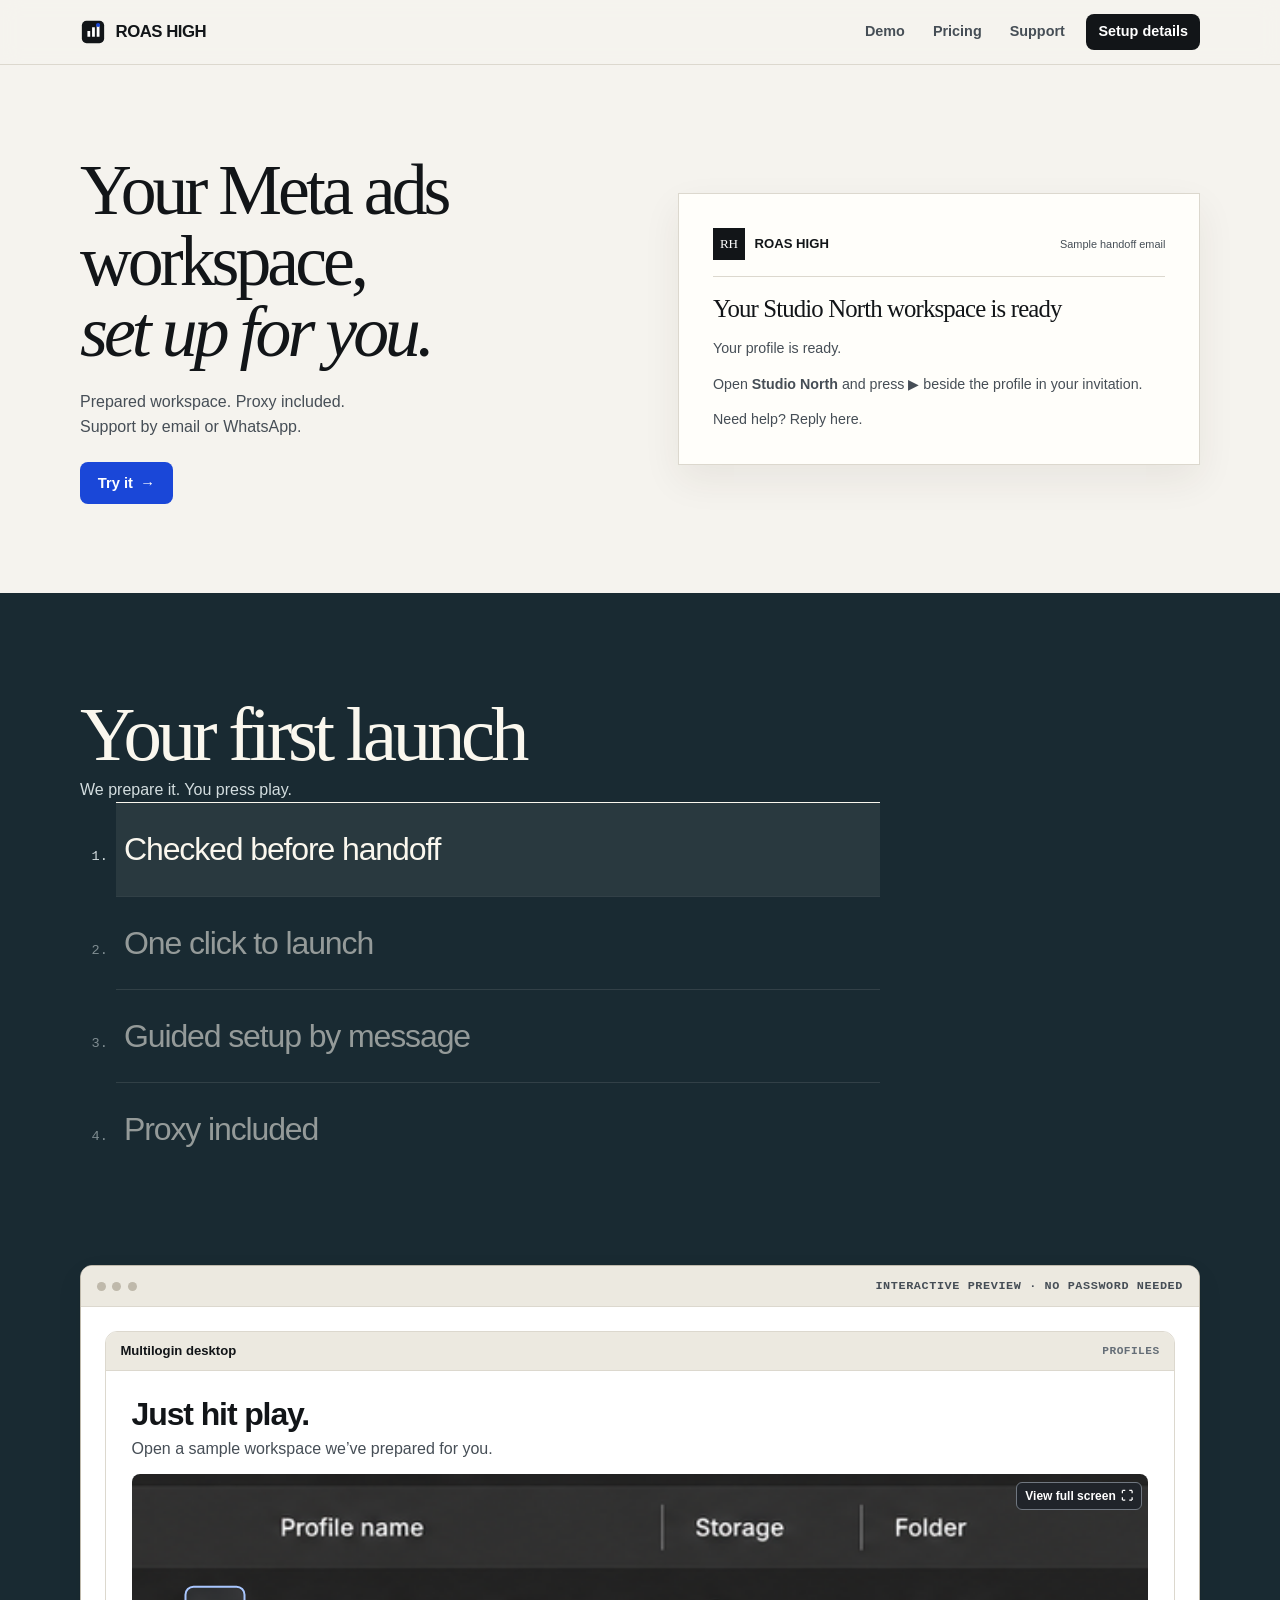
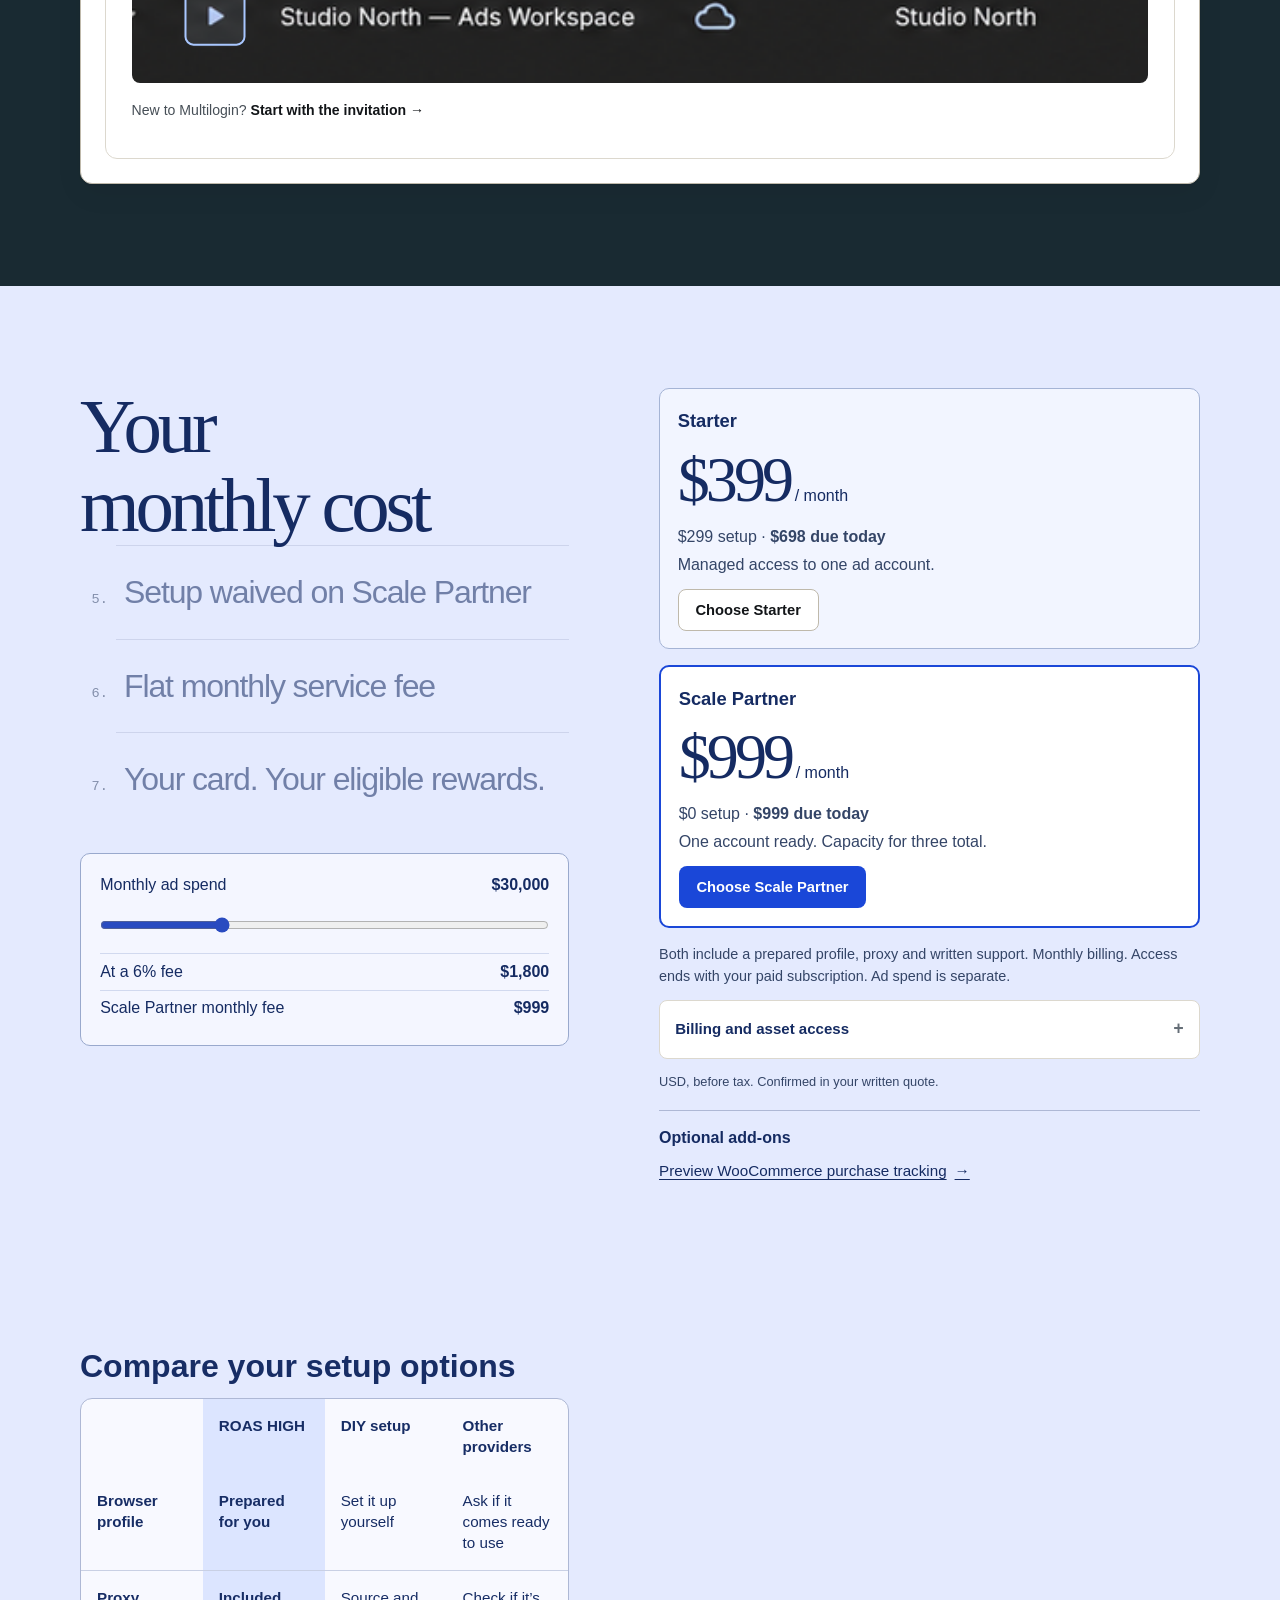
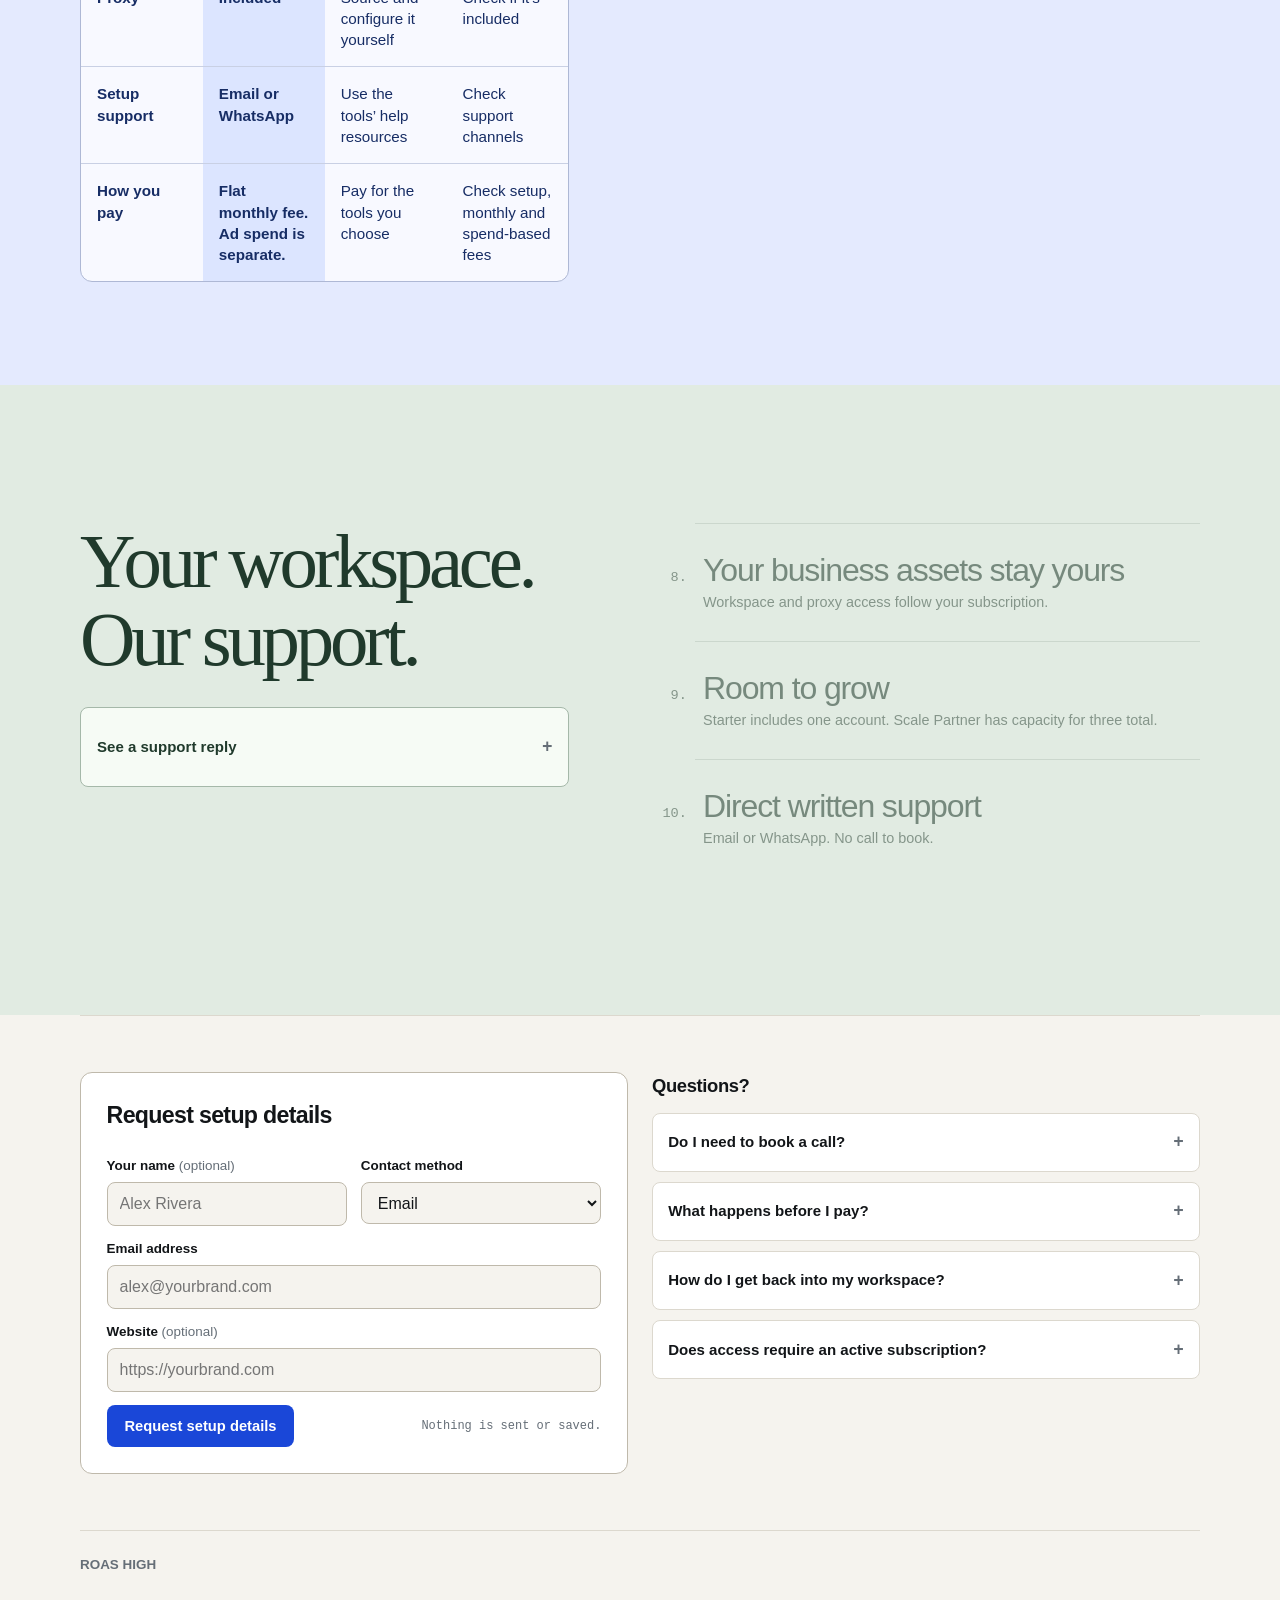
==== index.html @ 19d4bfb7 "Simplify the workspace launch and move purchase tracking beside the plans" ====
<!DOCTYPE html>
<html lang="en">
<head>
<meta charset="utf-8">
<meta name="viewport" content="width=device-width,initial-scale=1">
<meta name="description" content="Explore ROAS HIGH ad infrastructure and request setup details by email or WhatsApp.">
<title>ROAS HIGH — Managed Meta Ads Workspace</title>
<link rel="stylesheet" href="styles.css?v=workspace-launch">
</head>
<body>
<a class="skip" href="#main">Skip to content</a>

<header class="site-header">
  <nav class="nav wrap" aria-label="Main navigation">
    <a class="logo" href="#" aria-label="ROAS HIGH home">
      <svg viewBox="0 0 28 28" fill="none" aria-hidden="true">
        <rect x="2" y="2" width="24" height="24" rx="5" fill="#121518"/>
        <path d="M8 19V13h3v6M13 19V9h3v10M18 19V6h3v13" fill="#ffffff"/>
        <circle cx="19.5" cy="6.5" r="2.2" fill="#1a47d8"/>
      </svg>
      ROAS HIGH
    </a>
    <div class="navlinks">
      <a href="#demo">Demo</a>
      <a href="#plans">Pricing</a>
      <a href="#how">Support</a>
      <a class="navcta" href="#request">Setup details</a>
    </div>
  </nav>
</header>

<main id="main">
  <section class="hero wrap" aria-labelledby="offer-title">
    <div class="hero-copy">
      <h1 id="offer-title">Your Meta ads workspace, <em>set up for you.</em></h1>
      <p class="offer-intro">Prepared workspace. Proxy included. Support by email or WhatsApp.</p>
      <a class="btn" href="#demo">Try it <span aria-hidden="true">→</span></a>
    </div>
    <article class="handoff-preview" aria-label="Sample handoff email">
      <header><span class="sender-mark" aria-hidden="true">RH</span><strong>ROAS HIGH</strong><small>Sample handoff email</small></header>
      <div id="handoff-email" class="mail-letter">
        <h4>Your Studio North workspace is ready</h4>
        <p>Your profile is ready.</p>
        <p>Open <strong>Studio North</strong> and press ▶ beside the profile in your invitation.</p>
        <p>Need help? Reply here.</p>
      </div>
    </article>
  </section>

  <section class="reasons" id="reasons" aria-labelledby="reasons-title">
    <h2 id="reasons-title" class="stage-reader-title">10 reasons to choose ROAS HIGH</h2>
    <section class="reason-group">
      <div class="stage-lead"><h3>Your first launch</h3>
        <p>We prepare it. You press play.</p>
        <ol class="buy-reasons" aria-label="Reasons 1 through 4">
          <li><strong>Checked before handoff</strong></li>
          <li><strong>One click to launch</strong></li>
          <li><strong>Guided setup by message</strong></li>
          <li><strong>Proxy included</strong></li>
        </ol></div>
      <section class="inline-demo" id="demo" aria-label="Interactive workspace preview">
    <div class="stage">
      <div class="stage-bar">
        <div class="stage-dots" aria-hidden="true"><i></i><i></i><i></i></div>
        <span class="stage-title">Interactive preview · No password needed</span>
      </div>
      <div class="stage-body">
        <div id="guided">
          <div class="tour-position" id="tour-position"></div>

          <section class="launch-card" data-screen="inbox" hidden>
            <div class="browser-preview" aria-label="Sample browser window">
              <div class="browser-tab"><span>Gmail · Inbox</span><small>Preview</small></div>
              <div class="browser-address"><span aria-hidden="true">←</span><span>mail.google.com</span></div>
            </div>
            <div class="launch-content">
              <h3 tabindex="-1">Open your invitation</h3>
              <p>Click the Multilogin email.</p>
              <div class="gmail-capture">
                <img src="assets/gmail-invitation-view.png" width="1370" height="308" alt="Gmail inbox showing the Multilogin Workspace invitation email beneath the search bar">
                <button type="button" class="gmail-invite-hit" data-next="join" aria-label="Open Multilogin workspace invitation"><span class="click-coach" aria-hidden="true">Open email <b>↓</b></span></button>
              </div>
            </div>
          </section>

          <section class="launch-card" data-screen="join" hidden>
            <div class="sim-bar"><span>Inbox</span><small>Invitation email</small></div>
            <div class="email-reader">
              <div class="email-app-bar"><span class="email-gmail"><img src="assets/gmail-logo.png" width="109" height="40" alt="Gmail"></span><span class="email-search">⌕ <span>Search mail</span></span></div>
              <div class="email-toolbar" aria-hidden="true"><span>←</span><span>▣</span><span>◇</span><span>♧</span><span>✉</span><span>⋮</span></div>
              <div class="email-message">
                <div class="email-subject"><h3 tabindex="-1">Workspace invitation</h3><span>Inbox</span></div>
                <div class="email-sender"><span class="email-avatar" aria-hidden="true">M</span><div><strong>Multilogin</strong> <span class="email-address">&lt;noreply@multilogin.com&gt;</span><small>to you ▾</small></div><span class="email-star" aria-hidden="true">☆</span></div>
                <div class="email-body">
                  <p>Hi!</p>
                  <p><a href="mailto:support@roashigh.com">Support@Roashigh.com</a> invited you to join a Multilogin workspace.</p>
                  <div class="email-join-area"><span class="email-next-hint">Click Join to continue ↓</span><button type="button" class="email-join-button" data-next="signup" aria-label="Join workspace">Join</button></div>
                  <p>Once you're in, use your account icon in the top-right corner to switch workspaces. You can also set a default workspace in <strong>Account settings.</strong></p>
                  <div class="email-workspace-example" aria-label="Example workspace menu"><div class="email-example-top">● ⌄</div><div>you@example.com</div><div class="email-example-selected">Support@Roashigh.com</div><div class="email-example-signout">Sign out</div></div>
                  <p class="email-support">Need a hand? Check our <a href="https://multilogin.com/help" target="_blank" rel="noopener noreferrer" aria-label="Open Multilogin help center">help center</a> or email us at <a href="mailto:support@multilogin.com" aria-label="Email Multilogin support">support@multilogin.com</a>.</p>
                </div>
              </div>
            </div>
          </section>

          <section class="launch-card" data-screen="signup" hidden>
            <div class="sim-bar"><span>Multilogin</span><small>Sign-up preview</small></div>
            <div class="launch-content">
              <h3 tabindex="-1">New to Multilogin? Create your account.</h3>
              <p>Your invitation email becomes your username. Set a password, repeat it, then click Create to join the workspace.</p>
              <p class="signup-demo-note">Interactive preview · Use the sample password below.</p>
              <div class="signup-preview">
                <h4>Sign up to join workspace</h4>
                <div class="signup-email-note">Email <strong>you@example.com</strong> will be your username</div>
                <div class="signup-field"><span>Password</span><div id="signup-password">Enter password <span aria-hidden="true">◉</span></div></div>
                <div class="signup-field"><span>Repeat password</span><div id="signup-repeat">Enter password <span aria-hidden="true">◉</span></div></div>
                <button type="button" class="signup-sample" id="try-sample-signup">Fill sample password ↓</button>
                <label class="signup-terms"><input type="checkbox" id="signup-terms"> <span>I accept Multilogin Terms of Service <small>(demo only)</small></span></label>
                <p id="signup-status" role="status"></p>
                <button type="button" class="signup-create" id="signup-create" data-next="verify" disabled>Create</button>
                <button type="button" class="signup-existing" data-next="signin">Already have an account? Sign in</button>
              </div>
            </div>
          </section>

          <section class="launch-card" data-screen="verify" hidden>
            <div class="sim-bar"><span>Multilogin</span><small>Email verification</small></div>
            <div class="launch-content">
              <h3 tabindex="-1">Verify your email.</h3>
              <p>Enter the verification code sent to your invitation email. Once verified, you’ll choose the app for your computer.</p>
              <div class="verification-preview"><span>Sample verification code</span><strong>1 2 3 4 5 6</strong><small>Demo only · No email is sent.</small><button type="button" class="btn" data-next="downloadapp">Preview verification →</button></div>
            </div>
          </section>
          <section class="launch-card" data-screen="downloadapp" hidden>
            <div class="sim-bar"><span>Multilogin</span><small>Download app</small></div>
            <div class="launch-content">
              <h3 tabindex="-1">Download Multilogin for your computer.</h3>
              <p>Choose Windows, macOS or Linux. Then install the app and sign in with the account you just created.</p>
              <img class="signup-download-screen" src="assets/signup-download-app.png" width="1540" height="1114" alt="Actual Multilogin Download app screen after email verification, with Windows, macOS and Linux download options">
              <p class="signup-demo-note">Choose your computer to preview the next step. This demo won’t download anything.</p>
              <div class="download-os-choices"><button type="button" class="btn" data-next="appinstalled">Windows →</button><button type="button" class="btn" data-next="appinstalled">macOS →</button><button type="button" class="btn" data-next="appinstalled">Linux →</button></div>
              <p style="margin-top:18px;font-size:14px"><a href="https://multilogin.com/help/install-and-set-up-multilogin-desktop-app/" target="_blank" rel="noopener noreferrer">Need help installing? Open Multilogin’s official guide ↗</a></p>
            </div>
          </section>
          <section class="launch-card" data-screen="appinstalled" hidden>
            <div class="sim-bar"><span>Multilogin desktop</span><small>Desktop sign-in preview</small></div>
            <div class="launch-content">
              <h3 tabindex="-1">Open the app and sign in.</h3>
              <p>Use the email and password you just created. Next, choose your ROAS HIGH workspace from the account menu.</p>
              <div class="desktop-login-preview" aria-label="Multilogin desktop sign-in preview with sample details">
                <h4>Sign in</h4>
                <div class="desktop-login-field"><span>Email</span><div>you@example.com</div></div>
                <div class="desktop-login-field"><span>Password</span><div class="desktop-password">•••••••••••• <span aria-hidden="true">◉</span></div></div>
                <label class="desktop-remember"><input type="checkbox" checked> Remember me</label>
                <p class="desktop-login-note">Sample details · Use your newly created account in the actual app.</p>
                <span class="desktop-next-hint">Click Continue ↓</span>
                <button type="button" class="desktop-login-continue" data-next="select">Continue</button>
              </div>
            </div>
          </section>

          <section class="launch-card" data-screen="signin" hidden>
            <div class="sim-bar"><span>Multilogin</span><small>Sign-in preview</small></div>
            <div class="launch-content">
              <h3 tabindex="-1">Sign in to your workspace</h3>
              <p>Tap Try sample login to fill the preview, then Continue.</p>
              <button type="button" class="btn sample-login-trigger" id="try-sample-login">Try sample login</button>
              <p id="sample-login-status" class="sample-login-status" role="status"></p>
              <div class="signin-capture" aria-label="Multilogin sign-in screenshot with sample email">
                <img src="assets/signin-top.png" width="900" height="370" alt="Sign in. Invitation accepted. Sign in to access the new workspace.">
                <div class="sample-email" id="sample-login-email" aria-label="Sample email">Sample email</div>
                <div class="signin-bottom">
                  <img src="assets/signin-bottom.png" width="900" height="496" alt="Password field, Remember me, Forgot password, and Continue button shown in the screenshot">
                  <div class="sample-password" id="sample-login-password" aria-label="Sample password filled" hidden>••••••••••••</div>
                  <button type="button" class="signin-continue" data-next="select" aria-label="Continue to workspace"><span class="click-coach" aria-hidden="true">Continue <b>↓</b></span></button>
                </div>
              </div>
            </div>
          </section>

          <section class="launch-card" data-screen="select" hidden>
            <div class="sim-bar"><span>Multilogin · Workspace</span><small>Preview</small></div>
            <div class="launch-content">
              <h3 tabindex="-1">Open your ROAS HIGH workspace</h3>
              <p>Tap M ▾ to open the account menu. Then choose Support@Roashigh.com.</p>
              <div class="workspace-screenshot-scroll" aria-label="Multilogin toolbar preview" tabindex="0">
                <div class="workspace-screenshot" id="workspace-screenshot">
                  <img id="workspace-toolbar-image" src="assets/workspace-toolbar-closed.png" width="2880" height="600" alt="Multilogin dashboard with the M account menu at the top right">
                  <button type="button" class="real-avatar-hit" id="open-workspace-menu" aria-label="Open account menu" aria-expanded="false"><span class="click-coach" aria-hidden="true">Account menu ↑</span></button>
                  <button type="button" class="real-workspace-hit" id="select-real-workspace" data-next="setup" aria-label="Select ROAS HIGH workspace" hidden><span class="click-coach" aria-hidden="true">Choose workspace ↑</span></button>
                </div>
              </div>
              <small class="workspace-pan-hint">Swipe across the screenshot to explore the toolbar.</small>
            </div>
          </section>

          <section class="launch-card" data-screen="setup" hidden>
            <div class="sim-bar"><span>One-time computer setup</span><small>Interactive preview</small></div>
            <div class="launch-content">
              <h3 tabindex="-1">We’ll help you get connected.</h3>
              <p>We’ll guide you through installing Multilogin and connecting your workspace by email or WhatsApp.</p>
              <div class="setup-shot">
                <img src="assets/setup-download.png" width="1240" height="1230" alt="Multilogin setup prompt with the recommended desktop application download and Get help link">
                <button type="button" class="setup-download-hit" data-next="installed" aria-label="Preview the desktop installation step"><span class="click-coach" aria-hidden="true">Desktop download <b>↓</b></span></button>
                <button type="button" class="setup-help-hit" data-next="help" aria-label="Preview Multilogin help"></button>
              </div>
              <button type="button" class="btn-subtle" data-next="workspace">Already installed? Open your profile →</button>
            </div>
          </section>
          <section class="launch-card" data-screen="installed" hidden>
            <div class="sim-bar"><span>One-time computer setup</span><small>Preview</small></div>
            <div class="launch-content">
              <h3 tabindex="-1">Install once. Then press play.</h3>
              <p>In your actual setup, download the desktop app for your computer, install it, and sign in with the account that accepted the invitation. We’ll guide you if you get stuck.</p>
              <button type="button" class="btn" data-next="workspace">Preview the prepared profile →</button>
            </div>
          </section>
          <section class="launch-card" data-screen="help" hidden>
            <div class="sim-bar"><span>Multilogin Help Center</span><small>Support preview</small></div>
            <div class="launch-content">
              <h3 tabindex="-1">App troubleshooting is a click away.</h3>
              <p>Multilogin’s help page includes a chat option. ROAS HIGH can help with your invitation, assigned profile and first launch.</p>
              <img src="assets/setup-help-chat.png" alt="Multilogin agent connection help article with its Chat now option">
              <div class="scene-actions"><a class="btn" href="https://multilogin.com/help/agent-connection-issue/" target="_blank" rel="noopener noreferrer">Open Multilogin help</a><button type="button" class="btn-ghost" data-next="setup">Back to setup</button></div>
            </div>
          </section>

          <section class="launch-card" data-screen="browser-tab" hidden>
            <div class="sim-bar"><span>Multilogin desktop</span><small>Choose Browser</small></div>
            <div class="launch-content">
              <h3 tabindex="-1">Switch to Browser.</h3>
              <p>Multilogin starts on Mobile. Click <strong>Browser</strong> at the top left to see your browser profiles and folders.</p>
              <div class="folder-overview-scroll browser-tab-preview" tabindex="0" aria-label="Preview of Multilogin with Mobile selected">
                <div class="folder-overview-image">
                  <img src="assets/multilogin-approved-name.png" width="1610" height="978" alt="Multilogin desktop navigation">
                  <div class="mobile-folders-mask" aria-hidden="true"></div>
                  <div class="mobile-profile-mask" aria-hidden="true"></div>
                  <div class="browser-switch-tabs"><span>Mobile</span><button type="button" data-next="folder" aria-label="Switch to Browser"><span class="click-coach" aria-hidden="true">Click Browser ↓</span>Browser</button></div>
                </div>
              </div>
            </div>
          </section>

          <section class="launch-card" data-screen="folder" hidden>
            <div class="sim-bar"><span>Multilogin desktop</span><small>Browser profiles</small></div>
            <div class="launch-content">
              <h3 tabindex="-1">Your workspace is ready.</h3>
              <p>Open <strong>Studio North</strong> to find your prepared profile.</p>
              <div class="folder-overview-scroll" tabindex="0" aria-label="Multilogin app with Browser already selected">
                <div class="folder-overview-image">
                  <img src="assets/multilogin-approved-name.png" width="2840" height="1724" alt="Multilogin desktop with Browser selected and Studio North in the left sidebar">
                  <button type="button" class="folder-open-hit" data-next="workspace" aria-label="Open Studio North folder"><span class="click-coach" aria-hidden="true">Open your folder ↓</span></button>
                </div>
              </div>
            </div>
          </section>

          <section class="launch-card" data-screen="workspace">
            <div class="sim-bar"><span>Multilogin desktop</span><small>Profiles</small></div>
            <div class="launch-content">
              <h3 tabindex="-1">Just hit play.</h3>
              <p>Open a sample workspace we’ve prepared for you.</p>
              <div class="profile-capture">
                <div class="profile-source-crop"><img src="assets/multilogin-approved-name.png" width="1610" height="978" alt="Multilogin profile list showing Studio North — Ads Workspace in the Studio North folder"></div>
                <button type="button" class="profile-play" aria-label="Play: open the Studio North sample workspace" data-next="facebook"></button>
                <button type="button" class="full-app-trigger" id="view-full-app" aria-haspopup="dialog" aria-controls="full-app-dialog"><span>View full screen <b aria-hidden="true">⛶</b></span></button>
              </div>
              <button type="button" class="invitation-path" id="new-path">New to Multilogin? <strong>Start with the invitation <span aria-hidden="true">→</span></strong></button>
            </div>
          </section>

          <section class="launch-card launch-result" data-screen="facebook" hidden>
            <div class="launch-content">
              <h3 tabindex="-1">Sample workspace</h3>
              <p>You’ve finished the Studio North launch preview.</p>
              <a class="btn" href="#request">Get setup details</a>
            </div>
          </section>
          <div class="guide-foot" id="guide-foot" hidden><button type="button" class="btn-subtle" id="previous">← Back</button></div>
        </div>
      </div>
    </div>
  </section>
    </section>
    <section class="reason-group">
      <div class="stage-lead"><h3>Your monthly cost</h3>
        <ol class="buy-reasons" start="5" aria-label="Reasons 5 through 7">
          <li><strong>Setup waived on Scale Partner</strong></li>
          <li><strong>Flat monthly service fee</strong></li>
          <li><strong>Your card. Your eligible rewards.</strong></li>
        </ol>
        <div class="spend-compare"><label for="compare-spend">Monthly ad spend <output id="spend-value" for="compare-spend">$30,000</output></label>
          <input id="compare-spend" type="range" min="5000" max="100000" step="1000" value="30000">
          <div><span>At a 6% fee</span><b id="percent-cost">$1,800</b></div>
          <div><span>Scale Partner monthly fee</span><b>$999</b></div>
        </div></div>
      <div class="managed-plans" id="plans" aria-label="Managed access plans">
        <article class="access-plan">
          <h4>Starter</h4><p class="rate"><strong>$399</strong> / month</p>
          <p>$299 setup · <strong>$698 due today</strong></p>
          <p>Managed access to one ad account.</p>
          <button type="button" class="btn-ghost" data-plan="Starter">Choose Starter</button>
        </article>
        <article class="access-plan scale-plan">
          <h4>Scale Partner</h4><p class="rate"><strong>$999</strong> / month</p>
          <p>$0 setup · <strong>$999 due today</strong></p>
          <p>One account ready. Capacity for three total.</p>
          <button type="button" class="btn" data-plan="Scale Partner">Choose Scale Partner</button>
        </article>
        <p class="access-terms">Both include a prepared profile, proxy and written support. Monthly billing. Access ends with your paid subscription. Ad spend is separate.</p>
        <details class="access-details"><summary>Billing and asset access</summary><p>Monthly fees recur at the plan rate. Setup is charged once on Starter and waived on Scale Partner. The subscription provides managed access. Customer-owned business assets remain yours; continued use of our workspace and proxy requires an active subscription. Your written agreement identifies asset ownership, permissions and cancellation terms.</p></details>
        <small>USD, before tax. Confirmed in your written quote.</small>
        <section class="plan-add-ons" aria-labelledby="add-ons-title">
          <h4 id="add-ons-title">Optional add-ons</h4>
          <a class="purchase-preview-link" href="purchase-tracking/">Preview WooCommerce purchase tracking <span aria-hidden="true">→</span></a>
        </section>
      </div>
      <div class="setup-comparison">
        <table>
          <caption>Compare your setup options</caption>
          <thead><tr><td></td><th scope="col">ROAS HIGH</th><th scope="col">DIY setup</th><th scope="col">Other providers</th></tr></thead>
          <tbody>
            <tr><th scope="row">Browser profile</th><td>Prepared for you</td><td>Set it up yourself</td><td>Ask if it comes ready to use</td></tr>
            <tr><th scope="row">Proxy</th><td>Included</td><td>Source and configure it yourself</td><td>Check if it’s included</td></tr>
            <tr><th scope="row">Setup support</th><td>Email or WhatsApp</td><td>Use the tools’ help resources</td><td>Check support channels</td></tr>
            <tr><th scope="row">How you pay</th><td>Flat monthly fee. Ad spend is separate.</td><td>Pay for the tools you choose</td><td>Check setup, monthly and spend-based fees</td></tr>
          </tbody>
        </table>
      </div>
    </section>
    <section class="reason-group">
      <div class="stage-lead"><h3>Your workspace. Our support.</h3>
        <details class="stage-message"><summary>See a support reply</summary>
          <p><strong>You</strong>Which profile do I open?</p><p><strong>ROAS HIGH</strong>Open the Studio North folder. Press ▶ beside the profile named in your handoff email.</p></details></div>
      <ol class="buy-reasons" start="8" aria-label="Reasons 8 through 10">
        <li><strong>Your business assets stay yours</strong><span>Workspace and proxy access follow your subscription.</span></li>
        <li><strong>Room to grow</strong><span>Starter includes one account. Scale Partner has capacity for three total.</span></li>
        <li><strong>Direct written support</strong><span>Email or WhatsApp. No call to book.</span></li>
      </ol>
    </section>
  </section>

  <section class="section wrap" id="request">
    <div class="two-col">
      <div class="form-card">
        <div class="sec-head" style="margin-bottom:1.1rem">
          <h2>Request setup details</h2>
        </div>
        <form id="setup-form" method="dialog">
          <div class="plan-chip" id="selected-plan" hidden>
            <span id="selected-plan-text"></span>
            <button type="button" id="clear-plan" aria-label="Clear selected plan">×</button>
          </div>
          <div class="form-grid">
            <div class="field">
              <label for="name">Your name <span>(optional)</span></label>
              <input id="name" name="name" autocomplete="name" placeholder="Alex Rivera">
            </div>
            <div class="field">
              <label for="channel">Contact method</label>
              <select id="channel" name="channel">
                <option value="Email">Email</option>
                <option value="WhatsApp">WhatsApp</option>
              </select>
            </div>
          </div>
          <div class="field">
            <label for="contact" id="contact-label">Email address</label>
            <input id="contact" name="contact" type="email" required autocomplete="email" placeholder="alex@yourbrand.com">
          </div>
          <div class="field">
            <label for="website">Website <span>(optional)</span></label>
            <input id="website" name="website" type="url" placeholder="https://yourbrand.com">
          </div>
          <input id="plan" name="plan" type="hidden" value="Help me choose">
          <div class="form-foot">
            <button class="btn" type="submit">Request setup details</button>
            <p class="micro-sim">Nothing is sent or saved.</p>
          </div>
          <div class="form-result" id="result" role="status" hidden></div>
        </form>
      </div>

      <div class="faq-col" id="how">
        <h3>Questions?</h3>
        <div class="stack">
          <details>
            <summary>Do I need to book a call?</summary>
            <p>No. Quotes, setup steps, and ongoing support happen in writing over email or WhatsApp.</p>
          </details>
          <details>
            <summary>What happens before I pay?</summary>
            <p>You should receive confirmation of availability, pricing, billing, setup timing, and access conditions in writing before making a payment.</p>
          </details>
          <details>
            <summary>How do I get back into my workspace?</summary>
            <p>Open Multilogin, find the profile named in your handoff email, and press Start. Meta may ask you to sign in again or verify your access.</p>
          </details>
          <details>
            <summary>Does access require an active subscription?</summary>
            <p>Yes. Your plan pays for ongoing managed workspace access, proxy service and written support. Access ends when your paid subscription period ends. Customer-owned business assets remain yours under your written agreement.</p>
          </details>
        </div>
      </div>
    </div>
  </section>
</main>

<footer class="site-footer wrap">
  <strong>ROAS HIGH</strong>
</footer>

<dialog class="full-app-dialog" id="full-app-dialog" aria-labelledby="full-app-title">
  <div class="full-app-heading"><div><h2 id="full-app-title">Where to find Play</h2><p>Look beside Studio North — Ads Workspace in the Studio North folder.</p></div><button type="button" id="close-full-app" aria-label="Close full app screen">Close ×</button></div>
  <div class="full-app-image"><img src="assets/multilogin-approved-name.png" width="2840" height="1724" alt="Full Multilogin desktop screenshot showing the navigation toolbar, Studio North folder, and Studio North — Ads Workspace profile"><span class="full-app-play-highlight" aria-label="Play button beside Studio North — Ads Workspace"><span>Play ↓</span></span></div>
  <p class="full-app-footer">Original app screenshot · Close this view to try the highlighted Play button in the demo.</p>
</dialog>
<script src="demo.js?v=workspace-launch" defer></script>
</body>
</html>
---- styles.css ----
:root{
  --bg:#f5f3ee;
  --surface:#ffffff;
  --surface-2:#ece9e0;
  --surface-3:#e3dfd4;
  --ink:#121518;
  --ink-2:#464e56;
  --ink-3:#656e77;
  --line:#dcd8ce;
  --line-strong:#bfb9ab;
  --accent:#1a47d8;
  --accent-hover:#1236aa;
  --accent-soft:#e8eeff;
  --ok:#0f6b47;
  --ok-soft:#e4f5ec;
  --warn:#925200;
  --warn-soft:#fef3dc;
  --radius:12px;
  --radius-sm:8px;
  --shadow:0 1px 2px rgba(18,21,24,.05),0 10px 28px rgba(18,21,24,.06);
  --shadow-lg:0 24px 64px rgba(18,21,24,.22);
  --font:-apple-system,BlinkMacSystemFont,"Segoe UI",Inter,Helvetica,Arial,sans-serif;
  --mono:ui-monospace,SFMono-Regular,Menlo,Consolas,monospace;
  --max:1120px;
}
*,*::before,*::after{box-sizing:border-box}
[hidden]{display:none!important}
html{scroll-behavior:smooth;background:var(--bg);color:var(--ink);font-family:var(--font);line-height:1.5;-webkit-text-size-adjust:100%}
@media(prefers-reduced-motion:reduce){html{scroll-behavior:auto}*,*::before,*::after{animation-duration:.001ms!important;transition-duration:.001ms!important}}
body{margin:0;min-height:100vh}
img{max-width:100%;display:block}
button,input,select{font:inherit;color:inherit}
a{color:inherit}
:focus-visible{outline:2.5px solid var(--accent);outline-offset:2px}
.skip{position:absolute;left:-9999px;top:0;background:var(--ink);color:#fff;padding:.75rem 1rem;z-index:100;font-weight:600;border-radius:0 0 var(--radius-sm) 0}
.skip:focus{left:0}
.wrap{width:min(var(--max),calc(100% - 2rem));margin-inline:auto}

/* Header */
.site-header{position:sticky;top:0;z-index:20;background:rgba(245,243,238,.92);backdrop-filter:blur(10px);border-bottom:1px solid var(--line)}
.nav{display:flex;align-items:center;justify-content:space-between;gap:1rem;min-height:64px}
.logo{display:inline-flex;align-items:center;gap:.6rem;text-decoration:none;font-weight:800;letter-spacing:-.03em;font-size:1.05rem;white-space:nowrap}
.logo svg{width:26px;height:26px;flex:none}
.navlinks{display:flex;align-items:center;gap:.25rem}
.navlinks a{text-decoration:none;font-size:.9rem;font-weight:550;color:var(--ink-2);padding:.45rem .75rem;border-radius:var(--radius-sm);transition:background .15s,color .15s}
.navlinks a:hover{background:var(--surface-2);color:var(--ink)}
.navlinks .navcta{background:var(--ink);color:#fff;margin-left:.35rem}
.navlinks .navcta:hover{background:#2a3036;color:#fff}

/* Buttons */
.btn,.btn-ghost,.btn-subtle{display:inline-flex;align-items:center;justify-content:center;gap:.45rem;min-height:42px;padding:.55rem 1.05rem;border-radius:var(--radius-sm);font-weight:600;font-size:.92rem;text-decoration:none;cursor:pointer;border:1px solid transparent;transition:background .15s,border-color .15s,color .15s,transform .1s}
.btn{background:var(--accent);color:#fff}
.btn:hover{background:var(--accent-hover)}
.btn:active{transform:translateY(1px)}
.btn-ghost{background:var(--surface);color:var(--ink);border-color:var(--line-strong)}
.btn-ghost:hover{background:var(--surface-2);border-color:var(--ink)}
.btn-subtle{background:transparent;color:var(--ink-2);padding-inline:.65rem;min-height:36px;font-size:.86rem}
.btn-subtle:hover{background:var(--surface-2);color:var(--ink)}
button:disabled{opacity:.45;cursor:not-allowed}

/* Hero + Interactive Stage */
.hero{display:grid;grid-template-columns:minmax(0,1fr) minmax(0,1fr);align-items:center;gap:clamp(2rem,6vw,5rem);padding:clamp(3rem,7vw,6.5rem) 0}
.hero-copy{display:grid;justify-items:start;gap:1.4rem}
h1{margin:0;font:normal clamp(3.25rem,5.6vw,5rem)/.99 Georgia,serif;letter-spacing:-.055em;max-width:14ch;text-wrap:balance}
h1 em{font-weight:normal}
.handoff-preview{background:#fffefa;border:1px solid var(--line);padding:clamp(1.2rem,3vw,2.1rem);box-shadow:0 15px 36px rgba(55,46,28,.07)}
.handoff-preview header{display:flex;align-items:center;gap:.6rem;padding-bottom:1rem;border-bottom:1px solid var(--line);font-size:.82rem}
.sender-mark{display:grid;place-items:center;width:2rem;height:2rem;background:var(--ink);color:white;font-family:Georgia,serif}
.handoff-preview small{margin-left:auto;color:var(--ink-2)}
.handoff-preview .mail-letter{border:0;background:transparent;padding:1.15rem 0 0}
.handoff-preview .mail-letter h4{font:normal 1.55rem/1.15 Georgia,serif;letter-spacing:-.035em}
.handoff-preview .mail-letter li{margin-bottom:.45rem}
.handoff-preview .mail-letter p:last-child{margin-bottom:0}
#demo,#plans,#how,#request{scroll-margin-top:65px}
@media(max-width:760px){.hero{grid-template-columns:1fr}.hero-copy{gap:1rem}}
.sim-pill{display:inline-flex;align-items:center;gap:.45rem;font-family:var(--mono);font-size:.74rem;font-weight:600;letter-spacing:.04em;text-transform:uppercase;color:var(--ink-2);background:var(--surface);border:1px solid var(--line);padding:.35rem .65rem;border-radius:999px}
.sim-pill::before{content:"";width:7px;height:7px;border-radius:50%;background:var(--ok)}

.stage{background:var(--surface);border:1px solid var(--line-strong);border-radius:var(--radius);box-shadow:var(--shadow);overflow:hidden}
.stage-bar{display:flex;align-items:center;justify-content:space-between;gap:1rem;padding:.7rem 1rem;background:var(--surface-2);border-bottom:1px solid var(--line);font-size:.8rem}
.stage-dots{display:flex;align-items:center;gap:.4rem}
.stage-dots i{width:9px;height:9px;border-radius:50%;background:var(--line-strong);display:block}
.stage-title{font-family:var(--mono);font-size:.74rem;letter-spacing:.05em;text-transform:uppercase;color:var(--ink-2);font-weight:600}
.stage-body{padding:1.5rem}

/* Path chooser */
.paths-grid{display:grid;grid-template-columns:repeat(2,minmax(0,1fr));gap:1rem;margin-top:1rem}
.paths-head{display:flex;align-items:baseline;justify-content:space-between;gap:1rem;flex-wrap:wrap}
.paths-head h2{margin:0;font-size:1.35rem;letter-spacing:-.025em}
.path-card{display:flex;flex-direction:column;align-items:flex-start;text-align:left;gap:.55rem;padding:1.35rem;background:var(--bg);border:1.5px solid var(--line-strong);border-radius:var(--radius);cursor:pointer;transition:border-color .15s,background .15s,box-shadow .15s;width:100%}
.path-card:hover{border-color:var(--accent);background:var(--surface);box-shadow:0 6px 20px rgba(26,71,216,.08)}
.path-tag{font-family:var(--mono);font-size:.72rem;font-weight:700;text-transform:uppercase;letter-spacing:.05em;color:var(--accent);background:var(--accent-soft);padding:.2rem .5rem;border-radius:4px}
.path-card strong{font-size:1.12rem;letter-spacing:-.02em;color:var(--ink)}
.path-card .path-go{margin-top:.35rem;font-size:.88rem;font-weight:650;color:var(--accent);display:inline-flex;align-items:center;gap:.35rem}

/* Guided walkthrough */
.guide-top{display:flex;align-items:center;justify-content:space-between;gap:.75rem;flex-wrap:wrap;margin-bottom:.85rem}
.stages-nav{display:flex;gap:.35rem;overflow-x:auto;padding-bottom:.2rem;scrollbar-width:thin}
.stages-nav button{flex:none;background:var(--bg);border:1px solid var(--line);border-radius:999px;padding:.35rem .72rem;font-size:.8rem;font-weight:600;color:var(--ink-2);cursor:pointer;white-space:nowrap;min-height:34px}
.stages-nav button:hover{border-color:var(--ink-2);color:var(--ink)}
.stages-nav button[aria-current="step"]{background:var(--ink);color:#fff;border-color:var(--ink)}
.guide-progress{width:100%;height:5px;appearance:none;border:none;border-radius:999px;overflow:hidden;background:var(--surface-2);display:block;margin-bottom:1.25rem}
.guide-progress::-webkit-progress-bar{background:var(--surface-2)}
.guide-progress::-webkit-progress-value{background:var(--accent)}
.guide-progress::-moz-progress-bar{background:var(--accent)}

.scene-grid{display:grid;grid-template-columns:minmax(0,1fr) minmax(0,1.25fr);gap:1.5rem;align-items:start}
.scene-grid.single{grid-template-columns:1fr;max-width:660px}
.scene-meta{font-family:var(--mono);font-size:.74rem;font-weight:700;text-transform:uppercase;letter-spacing:.05em;color:var(--accent);margin-bottom:.35rem}
.scene-info h3{margin:0 0 .5rem;font-size:1.35rem;letter-spacing:-.025em;line-height:1.2}
.scene-info p{margin:0 0 .85rem;color:var(--ink-2);font-size:.94rem}
.expect-box{background:var(--bg);border-left:3px solid var(--ok);padding:.65rem .85rem;border-radius:0 var(--radius-sm) var(--radius-sm) 0;font-size:.87rem;color:var(--ink-2);margin:.85rem 0}
.expect-box b{color:var(--ink);display:block;font-size:.78rem;text-transform:uppercase;letter-spacing:.04em;margin-bottom:.15rem}
.scene-actions{display:flex;align-items:center;gap:.65rem;flex-wrap:wrap;margin-top:1rem}
.guide-foot{display:flex;align-items:center;justify-content:space-between;gap:1rem;margin-top:1.25rem;padding-top:1rem;border-top:1px solid var(--line)}

/* Simulated UI Frames */
.sim-frame{background:var(--bg);border:1px solid var(--line-strong);border-radius:var(--radius);overflow:hidden}
.sim-bar{display:flex;align-items:center;justify-content:space-between;gap:.75rem;padding:.55rem .9rem;background:var(--surface-2);border-bottom:1px solid var(--line);font-size:.82rem;font-weight:650}
.sim-bar small{font-family:var(--mono);font-size:.7rem;text-transform:uppercase;letter-spacing:.04em;color:var(--ink-3);font-weight:600}
.sim-path{padding:.4rem .9rem;background:var(--surface);border-bottom:1px solid var(--line);font-family:var(--mono);font-size:.75rem;color:var(--ink-2)}
.sim-pad{padding:1rem}

/* Mail UI */
.mail-row{width:100%;display:grid;grid-template-columns:auto 1fr auto;gap:.75rem;align-items:center;text-align:left;padding:.9rem;background:var(--surface);border:1.5px solid var(--accent);border-radius:var(--radius-sm);cursor:pointer;transition:background .15s}
.mail-row:hover{background:var(--accent-soft)}
.unread-dot{width:9px;height:9px;border-radius:50%;background:var(--accent);flex:none}
.mail-row b{display:block;font-size:.82rem;color:var(--ink-2)}
.mail-row strong{display:block;font-size:.96rem;color:var(--ink)}
.mail-row span{display:block;font-size:.84rem;color:var(--ink-2)}
.mail-open-cue{font-size:.8rem;font-weight:700;color:var(--accent);white-space:nowrap}
.mail-letter{background:var(--surface);border:1px solid var(--line);border-radius:var(--radius-sm);padding:1rem}
.mail-from{display:flex;align-items:center;gap:.65rem;padding-bottom:.75rem;margin-bottom:.75rem;border-bottom:1px solid var(--line)}
.mail-avatar{width:32px;height:32px;border-radius:8px;background:var(--ink);color:#fff;display:grid;place-items:center;font-weight:800;font-size:.85rem;flex:none}
.mail-from strong{display:block;font-size:.88rem}
.mail-from small{color:var(--ink-3);font-size:.78rem}
.mail-letter h4{margin:0 0 .5rem;font-size:1rem}
.mail-letter p,.mail-letter li{font-size:.89rem;color:var(--ink-2)}
.mail-letter ol{margin:.5rem 0 .85rem;padding-left:1.2rem}
.mail-letter li{margin-bottom:.35rem}

/* Agent status & reference shots */
.agent-card{background:var(--surface);border:1px solid var(--line);border-radius:var(--radius-sm);padding:1rem;display:flex;flex-direction:column;gap:.85rem}
.agent-head{display:flex;align-items:center;justify-content:space-between;gap:.75rem;flex-wrap:wrap}
.status-badge{display:inline-flex;align-items:center;gap:.4rem;font-family:var(--mono);font-size:.74rem;font-weight:700;padding:.25rem .6rem;border-radius:999px;text-transform:uppercase;letter-spacing:.04em}
.status-badge.off{background:var(--warn-soft);color:var(--warn)}
.status-badge.on{background:var(--ok-soft);color:var(--ok)}
.agent-confirm{background:var(--ok-soft);border:1px solid #b5e2cc;color:var(--ok);padding:.75rem .9rem;border-radius:var(--radius-sm);font-size:.88rem;font-weight:550}
.ref-figure{margin:.85rem 0 0;background:var(--surface);border:1px solid var(--line);border-radius:var(--radius-sm);overflow:hidden}
.ref-figure img{width:100%;max-height:220px;object-fit:cover;object-position:top;background:var(--surface-2)}
.ref-figure figcaption{display:flex;align-items:center;justify-content:space-between;gap:.5rem;padding:.5rem .75rem;font-size:.78rem;color:var(--ink-2);border-top:1px solid var(--line)}

/* Profile practice */
.search-field{display:block;margin-bottom:.85rem}
.search-field span{display:block;font-size:.78rem;font-weight:650;color:var(--ink-2);margin-bottom:.3rem}
.search-field input{width:100%;padding:.55rem .75rem;border:1px solid var(--line-strong);border-radius:var(--radius-sm);background:var(--surface);min-height:40px}
.profile-row{display:flex;align-items:center;justify-content:space-between;gap:.75rem;padding:.8rem .9rem;background:var(--surface);border:1px solid var(--line-strong);border-radius:var(--radius-sm);flex-wrap:wrap}
.profile-row b{display:block;font-size:.95rem}
.profile-row small{color:var(--ok);font-size:.8rem;font-weight:600}
.empty-msg{font-size:.88rem;color:var(--ink-2);padding:.75rem;background:var(--surface);border:1px dashed var(--line-strong);border-radius:var(--radius-sm);margin:0}

/* Account options & tables */
.acct-list{display:grid;gap:.55rem;margin-top:.75rem}
.acct-opt{display:flex;align-items:center;justify-content:space-between;width:100%;text-align:left;padding:.75rem .9rem;background:var(--surface);border:1px solid var(--line-strong);border-radius:var(--radius-sm);font-weight:600;font-size:.9rem;cursor:pointer}
.acct-opt:hover{border-color:var(--accent);background:var(--accent-soft)}
.acct-box{background:var(--surface);border:1px solid var(--line);border-radius:var(--radius-sm);padding:1rem}
.acct-box b{display:block;margin-bottom:.35rem}
.acct-box p{margin:0 0 .85rem;font-size:.89rem;color:var(--ink-2)}
.acct-btns{display:flex;gap:.55rem;flex-wrap:wrap}

.data-table{width:100%;border-collapse:collapse;background:var(--surface);border:1px solid var(--line);border-radius:var(--radius-sm);overflow:hidden;font-size:.88rem;font-variant-numeric:tabular-nums}
.data-table caption{text-align:left;font-size:.78rem;font-family:var(--mono);color:var(--ink-3);padding:.5rem .75rem;background:var(--surface-2);border-bottom:1px solid var(--line)}
.data-table th,.data-table td{padding:.65rem .75rem;text-align:left;border-bottom:1px solid var(--line)}
.data-table th{font-size:.75rem;text-transform:uppercase;letter-spacing:.05em;color:var(--ink-3);background:var(--bg);font-weight:700}
.data-table tr:last-child td{border-bottom:none}
.pill-status{display:inline-block;padding:.15rem .5rem;border-radius:999px;font-size:.75rem;font-weight:650}
.pill-draft{background:var(--surface-2);color:var(--ink-2)}
.pill-paused{background:var(--warn-soft);color:var(--warn)}

/* Sections */
.section{padding:3.5rem 0;border-top:1px solid var(--line)}
.sec-head{display:flex;align-items:baseline;justify-content:space-between;gap:1.5rem;margin-bottom:1.75rem;flex-wrap:wrap}
.sec-head h2{margin:0;font-size:clamp(1.5rem,2.8vw,2.1rem);letter-spacing:-.035em}
.sec-head p{margin:0;color:var(--ink-2);max-width:48ch;font-size:.94rem}

/* Plans */
.flagship{background:var(--surface);border-top:2px solid var(--ink);padding:clamp(1.2rem,3vw,2.5rem)}
.flagship header{padding-bottom:1.25rem;border-bottom:1px solid var(--line)}
.flagship h2{margin:0;font-size:clamp(1.85rem,3vw,2.6rem);letter-spacing:-.045em;line-height:1.1}
.flagship header p,.other-plan p{margin:.35rem 0 0;color:var(--ink-2)}
.flagship-body{display:grid;grid-template-columns:minmax(0,.85fr) minmax(0,1.15fr);gap:clamp(1.5rem,5vw,5rem);padding-top:1.4rem}
.flagship-price{display:grid;align-content:start;justify-items:start;gap:.8rem}
.plan-price{display:flex;align-items:baseline;gap:.55rem}
.plan-price strong{font-size:clamp(2.8rem,5vw,4rem);line-height:1;letter-spacing:-.055em}
.plan-price span{color:var(--ink-2);font-weight:600}
.plan-monthly{font-size:1.24rem;font-weight:600;color:var(--ink)}
.plan-signup{margin:0;padding:.75rem .9rem;background:var(--bg);border-radius:var(--radius-sm);font-size:.9rem}
.other-plan{display:flex;align-items:center;justify-content:space-between;gap:1.5rem;margin-top:1rem;padding:1.1rem 1.4rem;border:1px solid var(--line);border-radius:var(--radius)}
.other-plan h3{margin:0;font-size:1.05rem}
.other-plan p{font-size:.88rem}
.other-plan button{flex-shrink:0}
.compare-wrap{margin-top:1.5rem;background:var(--surface);border:1px solid var(--line);border-radius:var(--radius);overflow-x:auto}
.draft-note{margin:1rem 0 0;font-size:.84rem;color:var(--ink-2);line-height:1.55}

.offer-intro{max-width:36ch;margin:0;color:var(--ink-2);line-height:1.55}
.plan-scope{margin:0;display:grid;gap:1rem}
.plan-scope dt{font-weight:700}
.plan-scope dd{margin:.2rem 0 0;color:var(--ink-2);font-size:.94rem}
.handoff-example{margin-top:1rem}
.handoff-example .mail-letter{max-width:66ch;padding:.25rem .25rem .75rem}
@media(max-width:700px){.flagship-body{grid-template-columns:1fr}.other-plan{align-items:flex-start;flex-direction:column;gap:.7rem}}

/* How & Support */
.two-col{display:grid;grid-template-columns:minmax(0,1fr) minmax(0,1fr);gap:1.5rem;align-items:start}
.stack{display:grid;gap:.65rem}
details{background:var(--surface);border:1px solid var(--line);border-radius:var(--radius-sm);padding:.1rem .95rem}
details[open]{border-color:var(--line-strong)}
summary{padding:.85rem 0;font-weight:650;font-size:.94rem;cursor:pointer;list-style:none;display:flex;align-items:center;justify-content:space-between;gap:.75rem}
summary::-webkit-details-marker{display:none}
summary::after{content:"+";font-family:var(--mono);font-size:1.1rem;color:var(--ink-3);flex:none}
details[open] summary::after{content:"−";color:var(--ink)}
details > *:not(summary){margin:0 0 .9rem;font-size:.9rem;color:var(--ink-2)}
details ol{padding-left:1.25rem}
details li{margin-bottom:.35rem}
.chat-line{display:grid;grid-template-columns:72px 1fr;gap:.5rem;padding:.55rem .7rem;border-radius:6px;background:var(--bg);margin-bottom:.5rem!important}
.chat-line b{font-size:.78rem;text-transform:uppercase;letter-spacing:.04em;color:var(--ink)}
.chat-line.sup{background:var(--accent-soft)}
.chat-line.sup b{color:var(--accent)}

/* Request form */
.form-card{background:var(--surface);border:1px solid var(--line-strong);border-radius:var(--radius);padding:1.6rem}
.form-card h2{margin:0 0 .35rem;font-size:1.45rem;letter-spacing:-.03em}
.form-grid{display:grid;grid-template-columns:repeat(2,minmax(0,1fr));gap:.85rem}
.field{display:flex;flex-direction:column;gap:.35rem;margin-bottom:.85rem}
.field label{font-size:.84rem;font-weight:650;color:var(--ink)}
.field label span{font-weight:400;color:var(--ink-3)}
.field input,.field select{min-height:42px;padding:.55rem .75rem;border:1px solid var(--line-strong);border-radius:var(--radius-sm);background:var(--bg)}
.field input:focus,.field select:focus{background:var(--surface)}
.plan-chip{display:inline-flex;align-items:center;gap:.5rem;background:var(--accent-soft);color:var(--accent);padding:.35rem .65rem;border-radius:999px;font-size:.82rem;font-weight:650;margin-bottom:.85rem}
.plan-chip button{background:none;border:none;color:inherit;cursor:pointer;font-weight:800;padding:0 .2rem;line-height:1}
.form-foot{display:flex;align-items:center;justify-content:space-between;gap:1rem;flex-wrap:wrap;margin-top:.35rem}
.micro-sim{font-family:var(--mono);font-size:.75rem;color:var(--ink-3);margin:0}
.form-result{margin-top:1rem;padding:.85rem 1rem;background:var(--ok-soft);border:1px solid #b5e2cc;color:var(--ok);border-radius:var(--radius-sm);font-size:.9rem;font-weight:600}
.faq-col h3{margin:0 0 .85rem;font-size:1.15rem;letter-spacing:-.02em}

/* Footer */
.site-footer{border-top:1px solid var(--line);padding:1.5rem 0 2.25rem;display:flex;align-items:center;justify-content:space-between;gap:1rem;flex-wrap:wrap;font-size:.84rem;color:var(--ink-3)}

/* Workspace Explorer Dialog */
dialog{border:none;padding:0;background:transparent;max-width:none;max-height:none}
dialog::backdrop{background:rgba(18,21,24,.62);backdrop-filter:blur(3px)}
#explorer{width:min(1040px,calc(100vw - 1.5rem));max-height:calc(100vh - 2rem);border-radius:var(--radius);background:var(--surface);box-shadow:var(--shadow-lg);border:1px solid var(--line-strong);overflow:hidden}
#explorer[open]{display:flex;flex-direction:column}
.lab-header{display:flex;align-items:center;justify-content:space-between;gap:1rem;padding:.85rem 1.15rem;background:var(--ink);color:#fff}
.lab-header small{display:block;font-family:var(--mono);font-size:.7rem;letter-spacing:.06em;color:#b8c0c8}
.lab-header h2{margin:.1rem 0 0;font-size:1.05rem;letter-spacing:-.02em}
.lab-close{background:rgba(255,255,255,.12);color:#fff;border:1px solid rgba(255,255,255,.22);border-radius:var(--radius-sm);padding:.4rem .8rem;font-weight:600;font-size:.85rem;cursor:pointer;min-height:36px}
.lab-close:hover{background:rgba(255,255,255,.22)}

.coach-bar{display:flex;align-items:center;justify-content:space-between;gap:.85rem;padding:.7rem 1.15rem;background:var(--accent-soft);border-bottom:1px solid #c7d6ff;flex-wrap:wrap}
.coach-bar.detour{background:var(--warn-soft);border-bottom-color:#efd19b}
.coach-bar.done{background:var(--ok-soft);border-bottom-color:#b5e2cc}
.coach-bar.free{background:var(--surface-2);border-bottom-color:var(--line)}
.coach-copy small{display:block;font-family:var(--mono);font-size:.7rem;font-weight:700;letter-spacing:.05em;text-transform:uppercase;color:var(--accent)}
.coach-bar.detour .coach-copy small{color:var(--warn)}
.coach-bar.done .coach-copy small{color:var(--ok)}
.coach-bar.free .coach-copy small{color:var(--ink-3)}
.coach-copy strong{font-size:.93rem;color:var(--ink)}
.coach-actions{display:flex;align-items:center;gap:.5rem;flex-wrap:wrap}

.lab-shell{display:grid;grid-template-columns:220px minmax(0,1fr);flex:1;min-height:420px;overflow:auto}
.lab-nav{background:var(--bg);border-right:1px solid var(--line);padding:.85rem;display:flex;flex-direction:column;gap:.35rem}
.lab-nav-label{font-family:var(--mono);font-size:.7rem;text-transform:uppercase;letter-spacing:.05em;color:var(--ink-3);padding:.25rem .5rem .4rem;font-weight:700}
.lab-nav button{width:100%;text-align:left;padding:.6rem .75rem;border-radius:var(--radius-sm);border:1px solid transparent;background:transparent;font-weight:600;font-size:.88rem;color:var(--ink-2);cursor:pointer;min-height:40px}
.lab-nav button:hover{background:var(--surface-2);color:var(--ink)}
.lab-nav button[aria-pressed="true"]{background:var(--surface);color:var(--ink);border-color:var(--line-strong);box-shadow:0 1px 2px rgba(0,0,0,.04)}
.lab-pane{padding:1.25rem;overflow:auto}
.lab-kicker{font-family:var(--mono);font-size:.72rem;text-transform:uppercase;letter-spacing:.05em;color:var(--ink-3);display:block;margin-bottom:.2rem}
.lab-pane h3{margin:0 0 .85rem;font-size:1.25rem;letter-spacing:-.025em}
.lab-pane p{margin:0 0 .85rem;font-size:.9rem;color:var(--ink-2)}
.lab-record{display:flex;align-items:center;justify-content:space-between;gap:1rem;padding:1rem;background:var(--bg);border:1px solid var(--line-strong);border-radius:var(--radius-sm);flex-wrap:wrap;margin-top:.75rem}
.lab-record small{display:block;font-family:var(--mono);font-size:.7rem;color:var(--ink-3);letter-spacing:.04em}
.lab-record h4{margin:.15rem 0;font-size:1.05rem}
.lab-record span{font-size:.84rem;color:var(--ok);font-weight:600}

.browser-mock{border:1.5px solid var(--ink);border-radius:var(--radius);overflow:hidden;background:var(--surface);box-shadow:var(--shadow)}
.browser-bar{display:flex;align-items:center;gap:.65rem;padding:.55rem .85rem;background:var(--surface-2);border-bottom:1px solid var(--line);font-family:var(--mono);font-size:.75rem;color:var(--ink-2)}
.browser-url{flex:1;background:var(--surface);border:1px solid var(--line);border-radius:5px;padding:.25rem .6rem;color:var(--ink)}
.browser-body{padding:1rem}
.lab-tiles{display:grid;grid-template-columns:repeat(2,minmax(0,1fr));gap:.85rem}
.tile-btn{display:flex;flex-direction:column;align-items:flex-start;gap:.3rem;padding:1rem;background:var(--bg);border:1px solid var(--line-strong);border-radius:var(--radius-sm);cursor:pointer;text-align:left;font-weight:700}
.tile-btn:hover{border-color:var(--accent);background:var(--accent-soft)}
.tile-btn small{font-weight:500;color:var(--ink-2);font-size:.82rem}

.lab-tabs{display:flex;gap:.45rem;flex-wrap:wrap;margin-bottom:.85rem}
.lab-tabs button{padding:.45rem .85rem;border-radius:var(--radius-sm);border:1px solid var(--line-strong);background:var(--bg);font-weight:600;font-size:.85rem;cursor:pointer;min-height:38px}
.lab-tabs button[aria-pressed="true"]{background:var(--ink);color:#fff;border-color:var(--ink)}
.lab-crumb{font-family:var(--mono);font-size:.78rem;color:var(--ink-2);background:var(--surface-2);padding:.4rem .7rem;border-radius:6px;margin-bottom:.75rem;display:inline-block}
.table-link{background:none;border:none;padding:.2rem .4rem;margin:-.2rem -.4rem;color:var(--accent);font-weight:700;cursor:pointer;border-radius:4px;text-align:left}
.table-link:hover{background:var(--accent-soft);text-decoration:underline}
.lab-log{margin-top:.85rem;padding:.85rem;background:var(--bg);border:1px solid var(--line);border-radius:var(--radius-sm);font-family:var(--mono);font-size:.82rem;display:grid;gap:.4rem}
.receipt-row{padding:.45rem .65rem;background:var(--ok-soft);color:var(--ok);border-radius:5px;font-weight:650}
.lab-foot{padding:.6rem 1.15rem;background:var(--surface-2);border-top:1px solid var(--line);font-family:var(--mono);font-size:.74rem;color:var(--ink-3)}

.next-click{outline:2.5px solid var(--accent)!important;outline-offset:2px;box-shadow:0 0 0 5px rgba(26,71,216,.18)!important;position:relative}
.next-click::after{content:"NEXT";font-family:var(--mono);font-size:.62rem;font-weight:800;letter-spacing:.05em;background:var(--accent);color:#fff;padding:.12rem .35rem;border-radius:4px;margin-left:.5rem;vertical-align:middle}
.btn.next-click::after{background:#fff;color:var(--accent)}

/* Lightbox */
#lightbox{width:min(880px,calc(100vw - 2rem));background:var(--surface);border-radius:var(--radius);padding:1rem;box-shadow:var(--shadow-lg);border:1px solid var(--line-strong)}
#lightbox[open]{display:grid;gap:.75rem}
.lb-top{display:flex;align-items:center;justify-content:space-between;gap:1rem}
.lb-top span{font-size:.86rem;font-weight:650;color:var(--ink-2)}
#lightbox img{width:100%;max-height:76vh;object-fit:contain;border-radius:var(--radius-sm);background:var(--surface-2)}

@media(max-width:860px){
  .scene-grid,.two-col,.paths-grid,.lab-shell,.lab-tiles,.form-grid{grid-template-columns:1fr}
  .lab-nav{border-right:none;border-bottom:1px solid var(--line);flex-direction:row;overflow-x:auto;padding:.6rem}
  .lab-nav-label{display:none}
  .lab-nav button{width:auto;white-space:nowrap}
}
@media(max-width:560px){
  .navlinks a:not(.navcta){display:none}
  .stage-body{padding:1rem}
  .hero{padding:1.5rem 0 2.25rem}
}

/* First-launch walkthrough */
.launch-card{max-width:46rem;margin:auto;border:1px solid var(--line);border-radius:var(--radius);overflow:hidden;background:var(--surface)}
.launch-card .launch-content{padding:clamp(1.2rem,4vw,2.5rem)}
.launch-content h3{font-size:clamp(1.45rem,3vw,2rem);line-height:1.15;letter-spacing:-.035em;margin:0}
.launch-content p{color:var(--ink-2);margin:.65rem 0 1.3rem}
.launch-content .mail-from{margin-bottom:1.3rem}
.launch-content h3:focus{outline:none}
.tour-position{font-size:.82rem;color:var(--ink-2)}
.launch-result .btn{margin-top:1rem}

.profile-capture{position:relative;margin-top:.8rem}
.profile-capture img{width:100%;height:auto;border-radius:8px}
.profile-play{position:absolute;left:8.24%;top:67.62%;transform:translate(-50%,-50%);width:max(6%,44px);height:max(29%,44px);background:transparent;border:2px solid #a9c7ff;border-radius:9px;cursor:pointer}
.profile-play:hover,.profile-play:focus-visible{box-shadow:0 0 0 3px #719cff80;outline:2px solid white}

.reasons{scroll-margin-top:65px}
.stage-reader-title{position:absolute;width:1px;height:1px;overflow:hidden;clip-path:inset(50%);white-space:nowrap}
.reason-group{
  --stage-bg:#192a32;--stage-ink:#faf7ee;--stage-muted:#d3dddf;
  color:var(--stage-ink);background:var(--stage-bg);
  display:grid;grid-template-columns:minmax(0,.95fr) minmax(0,1.05fr);
  gap:clamp(2rem,7vw,7rem);align-content:center;
  padding:clamp(4rem,8vw,8rem) max(1.25rem,calc((100% - var(--max))/2));
  min-height:70svh;
}
.reason-group:nth-of-type(2){--stage-bg:#e4eafe;--stage-ink:#152b62;--stage-muted:#344567}
.reason-group:nth-of-type(3){--stage-bg:#e1ebe2;--stage-ink:#203a2c;--stage-muted:#3a5043}
.reason-group h3{font:normal clamp(2.75rem,6vw,5.5rem)/1.02 Georgia,serif;letter-spacing:-.055em;margin:0;align-self:start;text-wrap:balance}
.reason-group ol{margin:0;padding-left:2.25rem}
.reason-group li{border-top:1px solid color-mix(in srgb,currentColor 24%,transparent);padding:.9rem 0 .95rem .4rem}
.reason-group li::marker{color:var(--stage-muted);font-family:var(--mono);font-size:.8rem}
.reason-group h4{font-size:clamp(1.05rem,2vw,1.3rem);margin:0}
.reason-group p{margin:.25rem 0 0;color:var(--stage-muted)}
@media(max-width:700px){.reason-group{grid-template-columns:1fr;gap:1.75rem;min-height:auto;padding-block:3.5rem}}

.stage-lead{align-self:start}
.stage-profile,.spend-compare,.stage-message{display:block;margin-top:1.75rem}
.stage-profile{color:inherit;text-decoration:none}
.stage-profile img{border-radius:8px;border:1px solid #57686f}
.stage-profile span{display:inline-block;padding:.6rem 0;text-decoration:underline;text-underline-offset:4px}
.spend-compare{padding:1.2rem;border:1px solid #99a9cd;border-radius:10px;background:#f4f6ff;color:#152b62}
.spend-compare label,.spend-compare div{display:flex;justify-content:space-between;align-items:baseline;gap:.5rem}
.spend-compare output{font-weight:700}.spend-compare input{width:100%;accent-color:#294bc0;margin:.75rem 0;min-height:32px}
.spend-compare div{padding:.35rem 0;border-top:1px solid #d1d9ef}
.stage-message{background:#f6fbf5;border:1px solid #a5b8a9;border-radius:8px;padding:.75rem 1rem;color:#203a2c}
.stage-message summary{cursor:pointer;font-weight:600}.stage-message p{padding:.65rem 0}.stage-message strong{display:block;font-size:.8rem}

.inline-demo{min-width:0;color:var(--ink);align-self:center}
.inline-demo .launch-content p{color:var(--ink-2)}
.inline-demo .launch-content{padding:clamp(1rem,2vw,2rem)}
.stage-points{list-style:none;margin:1.25rem 0 0;padding:0;align-self:center}
.stage-points li{padding:.65rem 0}
.stage-price{align-self:center;scroll-margin-top:80px}
.stage-price h4{margin:0}.stage-price .rate{font-size:1.2rem;color:var(--stage-ink)}
.stage-price .rate strong{font:normal clamp(3.5rem,6vw,5.5rem) Georgia,serif;letter-spacing:-.06em}
.stage-price .btn{margin:1rem 0}.stage-price small{display:block;max-width:48ch}

.inbox-capture{display:block;width:100%;padding:0;border:2px solid #8baaff;border-radius:8px;overflow:hidden;cursor:pointer;background:#262626;min-height:44px}
.inbox-capture img{width:100%;height:auto}
.inbox-capture:hover{box-shadow:0 0 0 3px #7b9dff50}

/* Phone-first tutorial framing */
.reason-group:first-of-type .stage-lead{grid-column:1/-1}
.reason-group:first-of-type .stage-points{display:flex;flex-wrap:wrap;gap:.3rem 1.5rem;margin-top:1rem}
.reason-group:first-of-type .stage-points li{border:0;padding:0;font-size:.9rem}
.inline-demo{grid-column:1/-1}
.inline-demo .launch-card{max-width:none}
.inline-demo .launch-content h3{font:600 clamp(1.3rem,3vw,2rem)/1.15 var(--font);letter-spacing:-.035em}
.browser-preview{background:#dce5f5;color:#253041}
.browser-tab{display:flex;align-items:center;justify-content:space-between;padding:.7rem 1rem;font-size:.85rem}
.browser-tab small{font-size:.7rem;color:#4c596e}
.browser-address{display:flex;gap:.75rem;align-items:center;padding:.5rem .8rem;background:#f2f5fb;border-bottom:1px solid #ccd3df;font-size:.8rem}
.browser-address span:last-child{background:white;border-radius:999px;padding:.3rem .8rem;flex:1}
.inline-demo [data-screen=inbox] .launch-content{min-height:260px;background:#202124;color:#f2f3f5}
.inline-demo [data-screen=inbox] .launch-content p{color:#d3d5da}
.inbox-capture{margin-top:1.25rem}
@media(max-width:700px){
  .inline-demo .stage-body{padding:.65rem}
  .inline-demo .stage-title{font:500 .66rem var(--font);text-transform:none;letter-spacing:0}
  .inline-demo .stage-bar{padding:.6rem .65rem}
  .inline-demo .guide-foot{flex-wrap:wrap;gap:.3rem}
  .inline-demo .launch-content{padding:1rem}
  .inline-demo .profile-capture{min-height:110px;overflow:hidden;border-radius:8px}
  .inline-demo .profile-capture img{width:auto;max-width:none;height:110px}
  .inline-demo .profile-play{left:44px;top:74px;width:44px;height:44px}
}

.gmail-capture{position:relative;margin-top:1.25rem;background:#262626;border-radius:8px;overflow:hidden}
.gmail-capture img{width:100%;height:auto}
.gmail-invite-hit{position:absolute;left:37.4%;top:74%;width:62.6%;height:26%;min-height:44px;cursor:pointer;border:2px solid #a9c4ff;background:transparent;color:white;text-align:right}
.gmail-invite-hit span{position:absolute;right:.4rem;bottom:.3rem;padding:.15rem .4rem;background:#174ac1;border-radius:4px;font-size:.7rem}
.gmail-invite-hit:hover{background:#89afff20}
@media(max-width:700px){.gmail-capture img{width:calc(100% + 110px);max-width:none;transform:translateX(-110px)}.gmail-capture{min-height:115px}.gmail-invite-hit{left:13%;width:87%;top:auto;bottom:0;height:44px}}

.opened-mail-capture{position:relative;background:white;border:1px solid var(--line);overflow:hidden;border-radius:8px}
.opened-mail-capture img{width:100%;height:auto}
.opened-mail-join{position:absolute;left:1.67%;top:1.7%;width:12.83%;height:11.43%;min-height:44px;min-width:44px;border:2px solid #82a8ff;border-radius:9px;background:transparent;cursor:pointer}
.opened-mail-join:hover{box-shadow:0 0 0 3px #457dff60}
@media(max-width:700px){.opened-mail-capture img{width:600px;max-width:none}.opened-mail-join{left:10px;top:6px;width:77px;height:44px}}

.opened-mail-capture{overflow-x:auto}
.opened-mail-canvas{position:relative;width:100%;min-width:600px}
.opened-mail-canvas img{width:100%;max-width:100%;height:auto}
.mail-help-link,.mail-email-link{position:absolute;top:80.6%;height:6.3%;min-height:32px;border-radius:3px}
.mail-help-link{left:24.8%;width:11.6%}
.mail-email-link{left:51.2%;width:23.5%}
.mail-help-link:hover,.mail-email-link:hover{background:#175bff18;outline:1px solid #175bff}
@media(max-width:700px){.opened-mail-join{left:1.67%;top:1.7%;width:12.83%;height:11.43%}}

.signin-capture{max-width:450px;margin:auto;background:white;border-radius:14px;overflow:hidden}
.signin-capture img{width:100%;height:auto}
.sample-email{margin:0 5.5%;padding:.5rem .75rem;border:2px solid #0866ff;border-radius:7px;color:#555;background:white;font-size:clamp(.85rem,2vw,1.1rem)}
.signin-bottom{position:relative}
.signin-continue{position:absolute;left:5.5%;top:67.7%;width:89%;height:16.1%;min-height:32px;cursor:pointer;border:2px solid #82a8ff;border-radius:7px;background:transparent}
.signin-continue:hover{box-shadow:0 0 0 3px #457dff60}

.workspace-menu{background:#eef0f5;border:1px solid var(--line);border-radius:10px;padding:1rem;min-height:270px}
.workspace-menu summary{display:flex;align-items:center;justify-content:space-between;cursor:pointer;gap:1rem;font-size:.85rem}
.account-avatar{padding:.7rem;background:#174eab;color:white;border-radius:50%;font-weight:700}
.workspace-menu-body{margin-left:auto;max-width:330px;background:white;border-radius:8px;overflow:hidden;margin-top:.5rem}
.sample-account{padding:.6rem 1rem;font-size:.85rem;color:#333}
.workspace-menu-picture{position:relative}
.workspace-menu-picture img{width:100%;height:auto}
.workspace-select-hit{position:absolute;top:0;left:5.2%;width:91.5%;height:39%;min-height:44px;border:2px solid #82a8ff;border-radius:4px;background:transparent;cursor:pointer}
.workspace-select-hit:hover{background:#175bff15}

.setup-shot{position:relative;max-width:620px;margin:1rem auto}
.setup-shot img{width:100%;height:auto}
.setup-download-hit,.setup-help-hit{position:absolute;background:transparent;border:2px solid #82a8ff;border-radius:6px;cursor:pointer;min-height:36px}
.setup-download-hit{left:8%;top:54%;width:36.5%;height:6.5%}
.setup-help-hit{left:80.5%;top:2.7%;width:11%;height:5%;min-width:44px}
.setup-download-hit:hover,.setup-help-hit:hover{box-shadow:0 0 0 3px #457dff60}

.sample-login-trigger{margin-bottom:.4rem}
.sample-login-status{font-size:.85rem;min-height:1.3em}
.sample-password{position:absolute;left:8%;top:14%;width:76%;height:12%;display:flex;align-items:center;background:white;color:#252525;font-size:clamp(.85rem,2vw,1.15rem)}
.signin-continue.sample-ready{box-shadow:0 0 0 4px #6c98ff65}

.managed-plans{scroll-margin-top:80px;min-width:0}
.access-plan{padding:1.1rem;border:1px solid #a5b4d5;border-radius:10px;background:#f2f5ff;margin-bottom:1rem}
.access-plan h4{margin:0;font-size:1.15rem}
.access-plan .rate{color:#152b62;margin:.5rem 0}
.access-plan .rate strong{font:normal clamp(2.8rem,5vw,4rem) Georgia,serif;letter-spacing:-.06em}
.access-plan .btn,.access-plan .btn-ghost{margin-top:.75rem}
.scale-plan{border:2px solid #1a47d8;background:white}
.access-terms{font-size:.9rem}
.access-details{margin:.8rem 0;font-size:.9rem}.access-details summary{cursor:pointer;font-weight:600}
.managed-plans small{display:block;color:#344567;font-size:.8rem}

.buy-reasons{margin:1.5rem 0 0;padding-left:1.75rem}
.buy-reasons li{padding:.65rem 0 .65rem .4rem;border-top:1px solid color-mix(in srgb,currentColor 20%,transparent)}
.buy-reasons li::marker{font: .85rem var(--mono);color:var(--stage-muted)}
.buy-reasons strong{font-weight:600;font-size:clamp(1rem,1.7vw,1.2rem)}
.buy-reasons span{display:block;color:var(--stage-muted);font-size:.9rem;margin-top:.2rem}
.reason-group:first-of-type .buy-reasons{display:grid;grid-template-columns:repeat(2,minmax(0,1fr));gap:0 2rem;max-width:800px}
@media(max-width:600px){.reason-group:first-of-type .buy-reasons{grid-template-columns:1fr}}

/* Let the nearest benefit lead as the page scrolls. */
.reason-group .buy-reasons,.reason-group:first-of-type .buy-reasons{display:block;max-width:800px}
.reason-group .buy-reasons li{padding:clamp(1rem,3vh,2rem) .5rem;transition:opacity .25s,background .25s,border-color .25s;opacity:.55}
.reason-group .buy-reasons strong{font:500 clamp(1.25rem,2.5vw,2rem)/1.2 var(--font);letter-spacing:-.035em}
.reason-group .buy-reasons li[data-focused]{opacity:1;background:color-mix(in srgb,currentColor 7%,transparent);border-color:currentColor}
.reason-group .buy-reasons li:focus-within{opacity:1}
@media(prefers-reduced-motion:reduce){.reason-group .buy-reasons li{transition:none}}

/* Next-click labels remain attached to the screenshot controls. */
.click-coach{position:absolute;bottom:calc(100% + 6px);left:0;display:flex;align-items:center;gap:.4rem;width:max-content;max-width:220px;padding:.35rem .55rem;border-radius:5px;background:#172d65;color:#fff;font:600 .75rem/1.2 var(--font);box-shadow:0 2px 8px #0002;pointer-events:none;text-align:left}
.click-coach b{font-size:1.1rem;line-height:1}
.gmail-invite-hit .click-coach{right:8px;left:auto;background:#172d65;font-size:.75rem;bottom:calc(100% + 6px)}
.opened-mail-join .click-coach{bottom:auto;top:calc(100% + 5px)}
.opened-mail-join .click-coach b{transform:rotate(180deg)}
.workspace-select-hit .click-coach{bottom:auto;top:calc(100% + 5px)}
.workspace-select-hit .click-coach b{transform:rotate(180deg)}
.workspace-menu summary{outline:2px solid #82a8ff;outline-offset:3px;border-radius:6px}
@media(max-width:700px){.click-coach{font-size:.66rem;padding:.25rem .4rem;max-width:180px}.gmail-invite-hit .click-coach{font-size:.66rem}}

.workspace-screenshot-scroll{overflow-x:auto;border:1px solid var(--line);border-radius:9px;background:#e9edf5;margin-top:1rem}
.workspace-screenshot{position:relative;width:100%;min-width:1000px}
.workspace-screenshot img{display:block;width:100%;height:auto}
.real-avatar-hit,.real-workspace-hit{position:absolute;border:2px solid #82a8ff;border-radius:7px;background:transparent;cursor:pointer;min-height:32px;min-width:44px}
.real-avatar-hit{left:93.6%;top:2.4%;width:5.3%;height:13.3%}
.real-workspace-hit{left:85.6%;top:30.7%;width:13.2%;height:13.3%}
.real-avatar-hit .click-coach,.real-workspace-hit .click-coach{left:auto;right:0;bottom:auto;top:calc(100% + 5px)}
.workspace-pan-hint{display:none}
@media(max-width:1000px){.workspace-pan-hint{display:block;margin-top:.5rem;color:var(--ink-2)}}

/* Responsive opened invitation email. */
.email-reader{background:#fff;color:#202124;font-family:Arial,sans-serif;border-radius:0 0 12px 12px;overflow:hidden}
.email-app-bar{display:flex;align-items:center;gap:40px;padding:18px 24px;background:#f6f8fc}
.email-gmail{display:flex;align-items:center;gap:10px;font-size:24px;color:#444;white-space:nowrap}
.email-gmail b{font-size:32px;color:#4285f4;font-weight:800}
.email-search{display:flex;gap:16px;align-items:center;max-width:650px;flex:1;background:#eaf1fb;border-radius:28px;padding:12px 20px;color:#606368;font-size:20px}
.email-search span{font-size:15px}
.email-toolbar{display:flex;align-items:center;gap:27px;padding:16px 27px;border-bottom:1px solid #edf0f3;color:#5f6368;font-size:20px}
.email-message{padding:28px 40px 36px}
.email-subject{display:flex;align-items:center;gap:12px;margin-bottom:24px}
.inline-demo .email-subject h3{margin:0;font:400 clamp(20px,2.1vw,28px)/1.3 Arial,sans-serif;letter-spacing:0;color:#202124}
.email-subject>span{padding:3px 6px;border-radius:4px;background:#e8eaed;color:#5f6368;font-size:11px}
.email-sender{display:flex;align-items:center;gap:12px;font-size:14px}
.email-avatar{display:grid;place-items:center;flex:0 0 38px;height:38px;border-radius:50%;background:#edf0f3;color:#72767b;font-size:18px}
.email-address{color:#6b6e72;font-size:12px;overflow-wrap:anywhere}
.email-sender small{display:block;margin-top:5px;color:#666;font-size:12px}
.email-star{margin-left:auto;font-size:24px;color:#666}
.email-body{max-width:650px;margin:36px auto 0;font-size:15px;line-height:1.6}
.inline-demo .email-body p{font:400 15px/1.6 Arial,sans-serif;color:#202124;margin:0 0 22px;letter-spacing:0}
.email-body a{color:#0655e8;text-decoration:underline;overflow-wrap:anywhere}
.email-join-area{display:flex;flex-direction:column;align-items:flex-start;gap:7px;margin:0 0 24px}
.email-next-hint{color:#264983;font-size:12px;font-weight:600}
.email-join-button{display:inline-flex;justify-content:center;align-items:center;background:#065bf5;color:white;border:0;border-radius:6px;min-width:96px;min-height:48px;padding:12px 28px;font:600 16px Arial,sans-serif;cursor:pointer;outline:2px solid #9cbaff;outline-offset:3px}
.email-join-button:hover{background:#004acb}
.email-workspace-example{width:230px;max-width:100%;margin:0 0 24px;border:7px solid #e9edf5;border-radius:6px;background:white;font-size:12px;box-shadow:0 2px 7px #0001}
.email-workspace-example>div{padding:11px 12px}
.email-workspace-example .email-example-top{text-align:right;background:#f6f8fc;color:#1257be;font-size:19px;padding:5px 12px}
.email-example-selected{background:#f0f5ff;color:#065bf5}
.email-example-signout{border-top:1px solid #eee;color:#bc2525}
.inline-demo .email-body .email-support{margin-bottom:0;font-size:13px}
@media(max-width:600px){.email-app-bar{padding:13px 16px;gap:20px}.email-gmail{font-size:20px}.email-gmail b{font-size:26px}.email-search{padding:9px 13px;gap:8px}.email-search span{font-size:12px}.email-toolbar{padding:12px 18px;gap:24px}.email-message{padding:22px 18px 28px}.email-subject{gap:8px;margin-bottom:20px}.email-address{display:block;margin-top:3px;font-size:10px}.email-body{margin-top:28px}.email-star{display:none}.inline-demo .email-body p{font-size:14px}.email-workspace-example{width:210px}}

.email-gmail img{display:block;width:109px;height:40px;object-fit:contain}
@media(max-width:600px){.email-gmail img{width:95px;height:35px}}

.signup-preview{max-width:540px;margin:24px auto 0;padding:28px;background:#fff;border:1px solid #e7e8ef;border-radius:16px;color:#201d30}
.signup-preview h4{font:400 clamp(23px,3vw,30px)/1.3 Arial,sans-serif;margin:0 0 28px;letter-spacing:0}
.signup-email-note{border-radius:9px;background:#393636;color:#fff;border-left:5px solid #3980ff;padding:14px 15px;font:400 15px/1.5 Arial,sans-serif;margin-bottom:26px;overflow-wrap:anywhere}
.signup-field{font:400 15px/1.4 Arial,sans-serif;margin-bottom:18px}
.signup-field>span{display:block;margin-bottom:7px}
.signup-field>div{display:flex;justify-content:space-between;align-items:center;min-height:50px;border:1px solid #dedada;border-radius:7px;padding:12px;color:#969393}
.signup-field>div>span{color:#201d30}
.signup-sample{border:0;border-radius:6px;background:#edf3ff;color:#0758ee;padding:12px 16px;font-weight:600;cursor:pointer;margin-bottom:18px}
.signup-terms{display:flex;align-items:flex-start;gap:9px;font:400 14px/1.5 Arial,sans-serif;cursor:pointer}
.signup-terms input{width:20px;height:20px;flex:0 0 20px;margin:0;accent-color:#065bf5}
.signup-terms small{color:#68707a}
.inline-demo .signup-preview #signup-status{font-size:12px;margin:12px 0;color:#355485}
.signup-create{width:100%;min-height:48px;border:0;border-radius:7px;background:#065bf5;color:white;font:600 16px Arial,sans-serif;cursor:pointer}
.signup-create:disabled{background:#f0eded;color:#aaa;cursor:default}
.signup-existing{display:block;margin:14px auto 0;background:none;border:0;color:#065bf5;font:400 14px/1.5 Arial,sans-serif;cursor:pointer;padding:8px}
.inline-demo .signup-demo-note{font-size:13px;color:#647082;margin-top:12px}
@media(max-width:600px){.signup-preview{padding:20px 16px}.signup-preview h4{font-size:23px}.signup-email-note{font-size:13px}}

.signup-download-screen{display:block;width:100%;height:auto;border-radius:12px;margin:24px 0}.download-os-choices{display:flex;gap:12px;flex-wrap:wrap;margin-top:16px}.verification-preview{display:flex;flex-direction:column;align-items:flex-start;gap:18px;margin:24px 0;padding:24px;background:#f5f7fc;border-radius:12px}.verification-preview strong{font:600 clamp(22px,4vw,34px)/1.4 var(--font);color:#201d30}.verification-preview small{color:#68707a}

.desktop-login-preview{max-width:500px;margin:26px auto 0;padding:30px;background:#fff;border:1px solid #e7e8ef;border-radius:15px;color:#201d30;font-family:Arial,sans-serif}
.desktop-login-preview h4{font:400 30px/1.3 Arial,sans-serif;margin:0 0 32px;letter-spacing:0}
.desktop-login-field{margin-bottom:18px;font-size:15px}.desktop-login-field>span{display:block;margin-bottom:8px}.desktop-login-field>div{border:1px solid #dedada;border-radius:7px;background:#fdfbfb;padding:14px;min-height:50px;overflow-wrap:anywhere}.desktop-login-field .desktop-password{display:flex;align-items:center;justify-content:space-between;border:2px solid #065bf5}
.desktop-remember{display:flex;align-items:center;gap:8px;font-size:14px}.desktop-remember input{width:18px;height:18px;margin:0;accent-color:#065bf5}
.inline-demo .desktop-login-note{font:400 12px/1.5 Arial,sans-serif;color:#68707a;margin:18px 0}
.desktop-next-hint{display:block;color:#264983;font-size:12px;font-weight:600;margin:0 0 7px}
.desktop-login-continue{width:100%;min-height:48px;border:0;border-radius:7px;background:#065bf5;color:white;font:600 16px Arial,sans-serif;cursor:pointer}.desktop-login-continue:hover{background:#004acb}
@media(max-width:600px){.desktop-login-preview{padding:24px 18px}.desktop-login-preview h4{font-size:27px}}

.full-app-trigger {
  position: absolute;
  right: 6px;
  top: 0;
  min-height: 44px;
  padding: 0;
  border: 0;
  background: transparent;
  color: #fff;
  cursor: pointer;
  font: 600 .75rem/1.2 var(--font);
}
.full-app-trigger span {
  display: inline-flex;
  align-items: center;
  gap: .35rem;
  padding: .35rem .5rem;
  border: 1px solid #707780;
  border-radius: 6px;
  background: #20242a;
}
.full-app-trigger:hover span, .full-app-trigger:focus-visible span { background: #39414b; }
.invitation-path {
  display: block;
  margin-top: .3rem;
  padding: .55rem 0;
  min-height: 44px;
  border: 0;
  background: transparent;
  color: var(--ink-2);
  font: 400 .88rem/1.5 var(--font);
  text-align: left;
  cursor: pointer;
}
.invitation-path strong { display: inline-block; color: var(--ink); font-weight: 600; }
.invitation-path:hover strong, .invitation-path:focus-visible strong { text-decoration: underline; text-underline-offset: 3px; }
.full-app-dialog{width:min(1400px,96vw);max-width:96vw;max-height:94dvh;padding:0;border:1px solid #d9d6ce;border-radius:14px;background:#fff;color:#15191b;overflow:auto;box-shadow:0 20px 80px #0006}
.full-app-dialog::backdrop{background:#0b171dd9}
.full-app-heading{display:flex;align-items:flex-start;justify-content:space-between;gap:16px;padding:18px 22px;background:#f1eee6;position:sticky;top:0;z-index:2}
.full-app-heading h2{font:600 20px/1.3 var(--font);margin:0;letter-spacing:0}.full-app-heading p{font:400 14px/1.5 var(--font);margin:5px 0 0}
.full-app-heading button{border:1px solid #bbb9b2;background:#fff;border-radius:6px;padding:10px 14px;cursor:pointer;font:600 14px var(--font);white-space:nowrap}
.full-app-image{position:relative;line-height:0}.full-app-image img{display:block;width:100%;height:auto}
.full-app-play-highlight{position:absolute;left:25.7%;top:22.4%;width:2.5%;height:3.9%;border:3px solid #b6d0ff;border-radius:6px;box-shadow:0 0 0 3px #065bf5,0 0 18px #065bf5;pointer-events:none}
.full-app-play-highlight>span{position:absolute;bottom:calc(100% + 9px);left:50%;transform:translateX(-50%);white-space:nowrap;background:#172d65;color:white;padding:6px 9px;border-radius:5px;font:600 13px/1.2 var(--font)}
.full-app-footer{padding:14px 22px;margin:0;font:400 13px/1.5 var(--font)}
@media(max-width:600px){.full-app-heading{padding:14px;gap:10px}.full-app-heading h2{font-size:18px}.full-app-heading p{font-size:12px}.full-app-play-highlight{border-width:2px;box-shadow:0 0 0 2px #065bf5}.full-app-play-highlight>span{font-size:10px;padding:3px 5px;bottom:calc(100% + 5px)}.full-app-footer{padding:12px 14px;font-size:12px}}

.folder-overview-scroll{margin-top:26px;max-height:520px;overflow:auto;border-radius:9px;border:1px solid #d9d6ce;background:#202020}
.folder-overview-image{position:relative;min-width:800px;line-height:0}.folder-overview-image>img{display:block;width:100%;height:auto}
.folder-open-hit{position:absolute;left:1.5%;top:43.5%;width:17.3%;height:4.2%;border:3px solid #a9c7ff;border-radius:6px;background:#065bf51a;cursor:pointer;box-shadow:0 0 0 2px #065bf5}.folder-open-hit:hover{background:#065bf54d}.folder-open-hit .click-coach{left:0;bottom:calc(100% + 8px)}
@media(max-width:600px){.folder-overview-scroll{height:280px}.folder-open-hit{min-height:36px}}

.profile-source-crop{position:relative;width:100%;aspect-ratio:1020/210;overflow:hidden;border-radius:8px}.inline-demo .profile-source-crop img{position:absolute;left:-66.76%;top:-132.38%;width:278.43%;max-width:none;height:auto;border-radius:0}
@media(max-width:700px){.profile-source-crop{width:534px;height:110px;aspect-ratio:auto}.inline-demo .profile-source-crop img{width:1486.8px;height:auto}}

/* The beginner preview reveals folders only after choosing Browser. */
.browser-tab-preview .mobile-folders-mask{position:absolute;left:.8%;top:31.8%;width:18.8%;bottom:32%;background:#202020}
.browser-tab-preview .mobile-profile-mask{position:absolute;left:20.2%;right:.3%;top:21.6%;height:7%;background:#202020}
.browser-switch-tabs{position:absolute;left:1.5%;top:11.5%;width:17.3%;height:4%;display:flex;align-items:stretch;background:#333;border-radius:5px;padding:3px;line-height:1.2;font:600 clamp(11px,1.2vw,18px)/1.2 Arial,sans-serif}
.browser-switch-tabs>span{display:flex;align-items:center;justify-content:center;width:50%;border-radius:4px;background:#bcd0fa;color:#202020}
.browser-switch-tabs>button{position:relative;width:50%;border:2px solid #a9c7ff;border-radius:4px;background:#333;color:#fff;cursor:pointer;box-shadow:0 0 0 2px #065bf5;font:inherit}
.browser-switch-tabs .click-coach{left:0;bottom:calc(100% + 8px);font:600 11px/1.2 var(--font)}

.setup-comparison{margin-top:clamp(2rem,5vw,4rem);min-width:0}
.setup-comparison table{width:100%;table-layout:fixed;border-collapse:separate;border-spacing:0;border:1px solid #aeb8d5;border-radius:12px;background:#f8f9ff;color:#172d65}
.setup-comparison caption{text-align:left;font:600 clamp(1.35rem,3vw,2rem)/1.2 var(--font);margin-bottom:.8rem}
.setup-comparison th,.setup-comparison td{padding:clamp(.35rem,1.4vw,1rem);border-bottom:1px solid #c9d0e4;text-align:left;vertical-align:top;font-size:clamp(.7rem,1.3vw,.95rem);line-height:1.4;overflow-wrap:anywhere}
.setup-comparison tr:last-child th,.setup-comparison tr:last-child td{border-bottom:0}
.setup-comparison tr>:nth-child(2){background:#dce5ff;font-weight:650}
.setup-comparison thead th{border-bottom:1px solid #aeb8d5}

.plan-add-ons { margin-top: 1.2rem; padding-top: 1rem; border-top: 1px solid #aeb8d5; }
.plan-add-ons h4 { font: 600 1rem/1.4 var(--font); }
.purchase-preview-link {
  display: inline-flex;
  align-items: center;
  gap: .5rem;
  min-height: 44px;
  color: var(--stage-ink);
  font-size: .95rem;
  text-decoration: underline;
  text-underline-offset: .2em;
}
.purchase-preview-link:focus-visible { outline: 2px solid currentColor; outline-offset: 3px; }
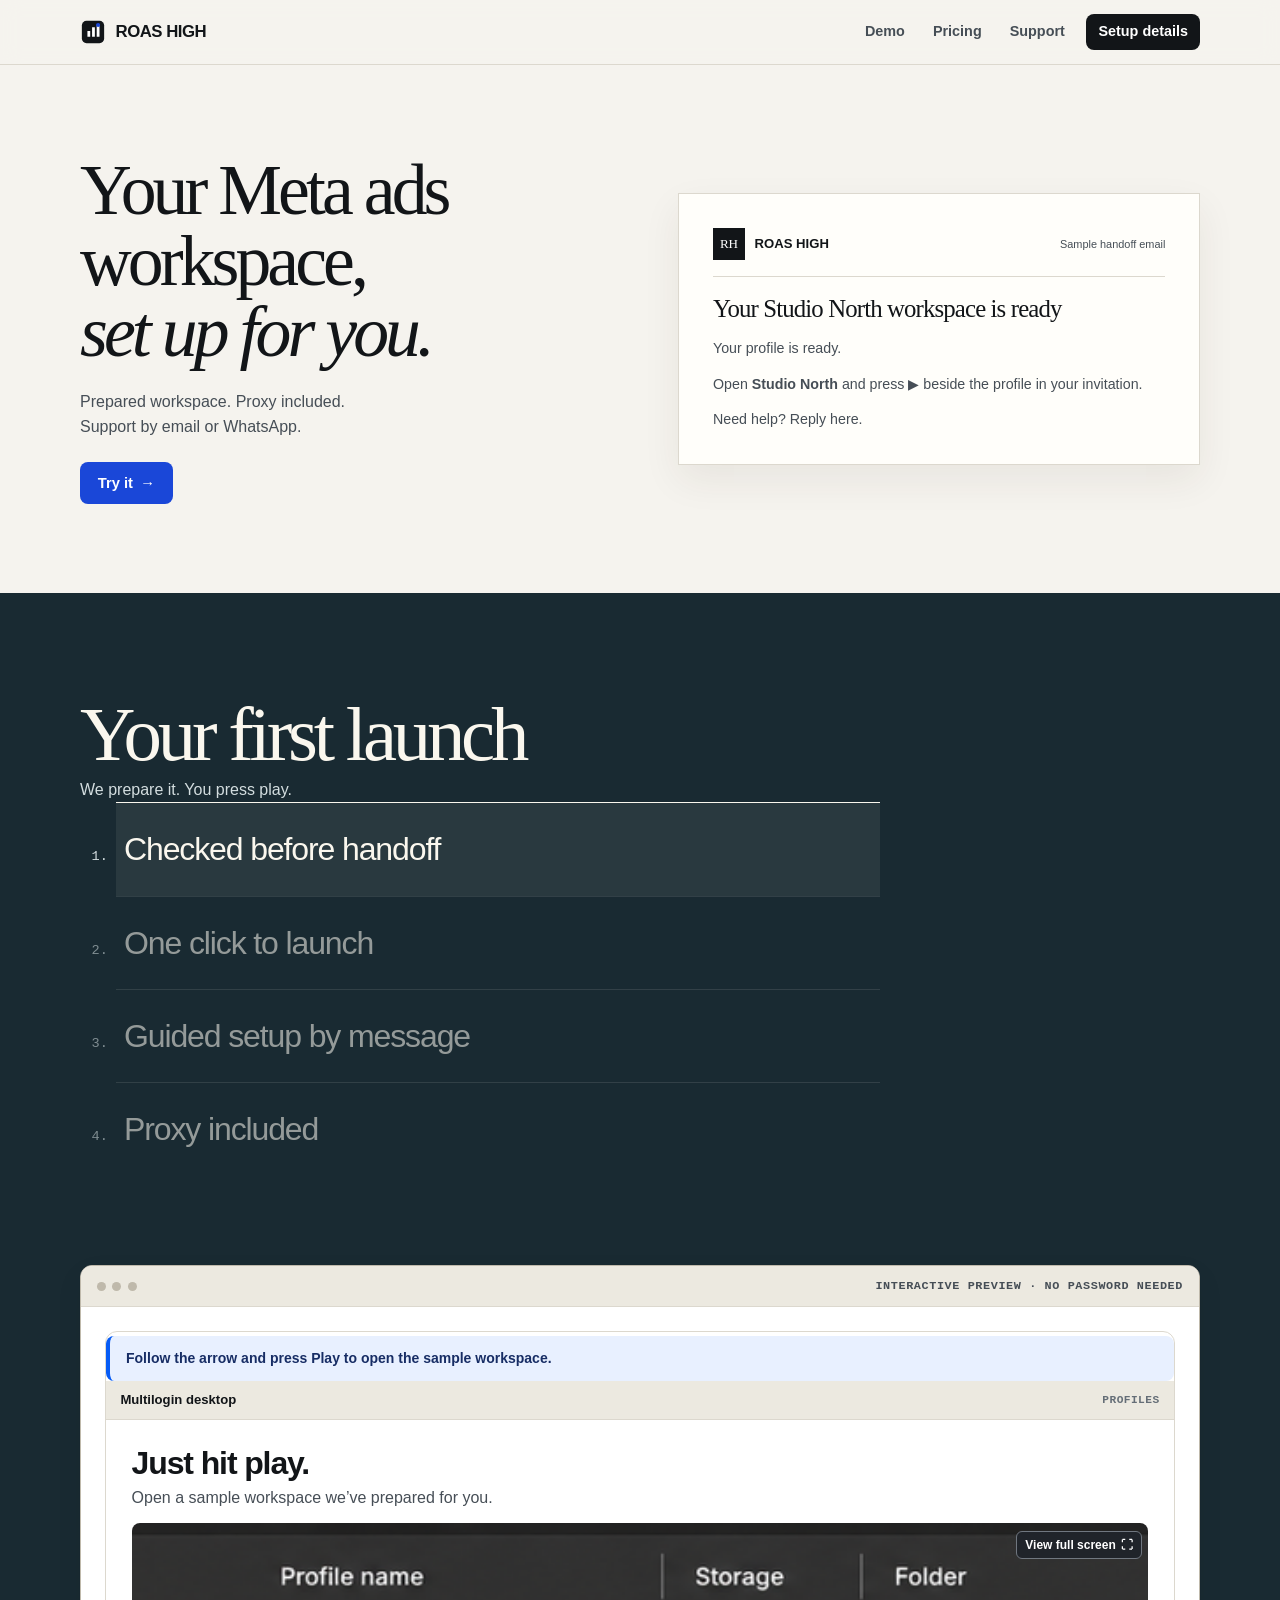
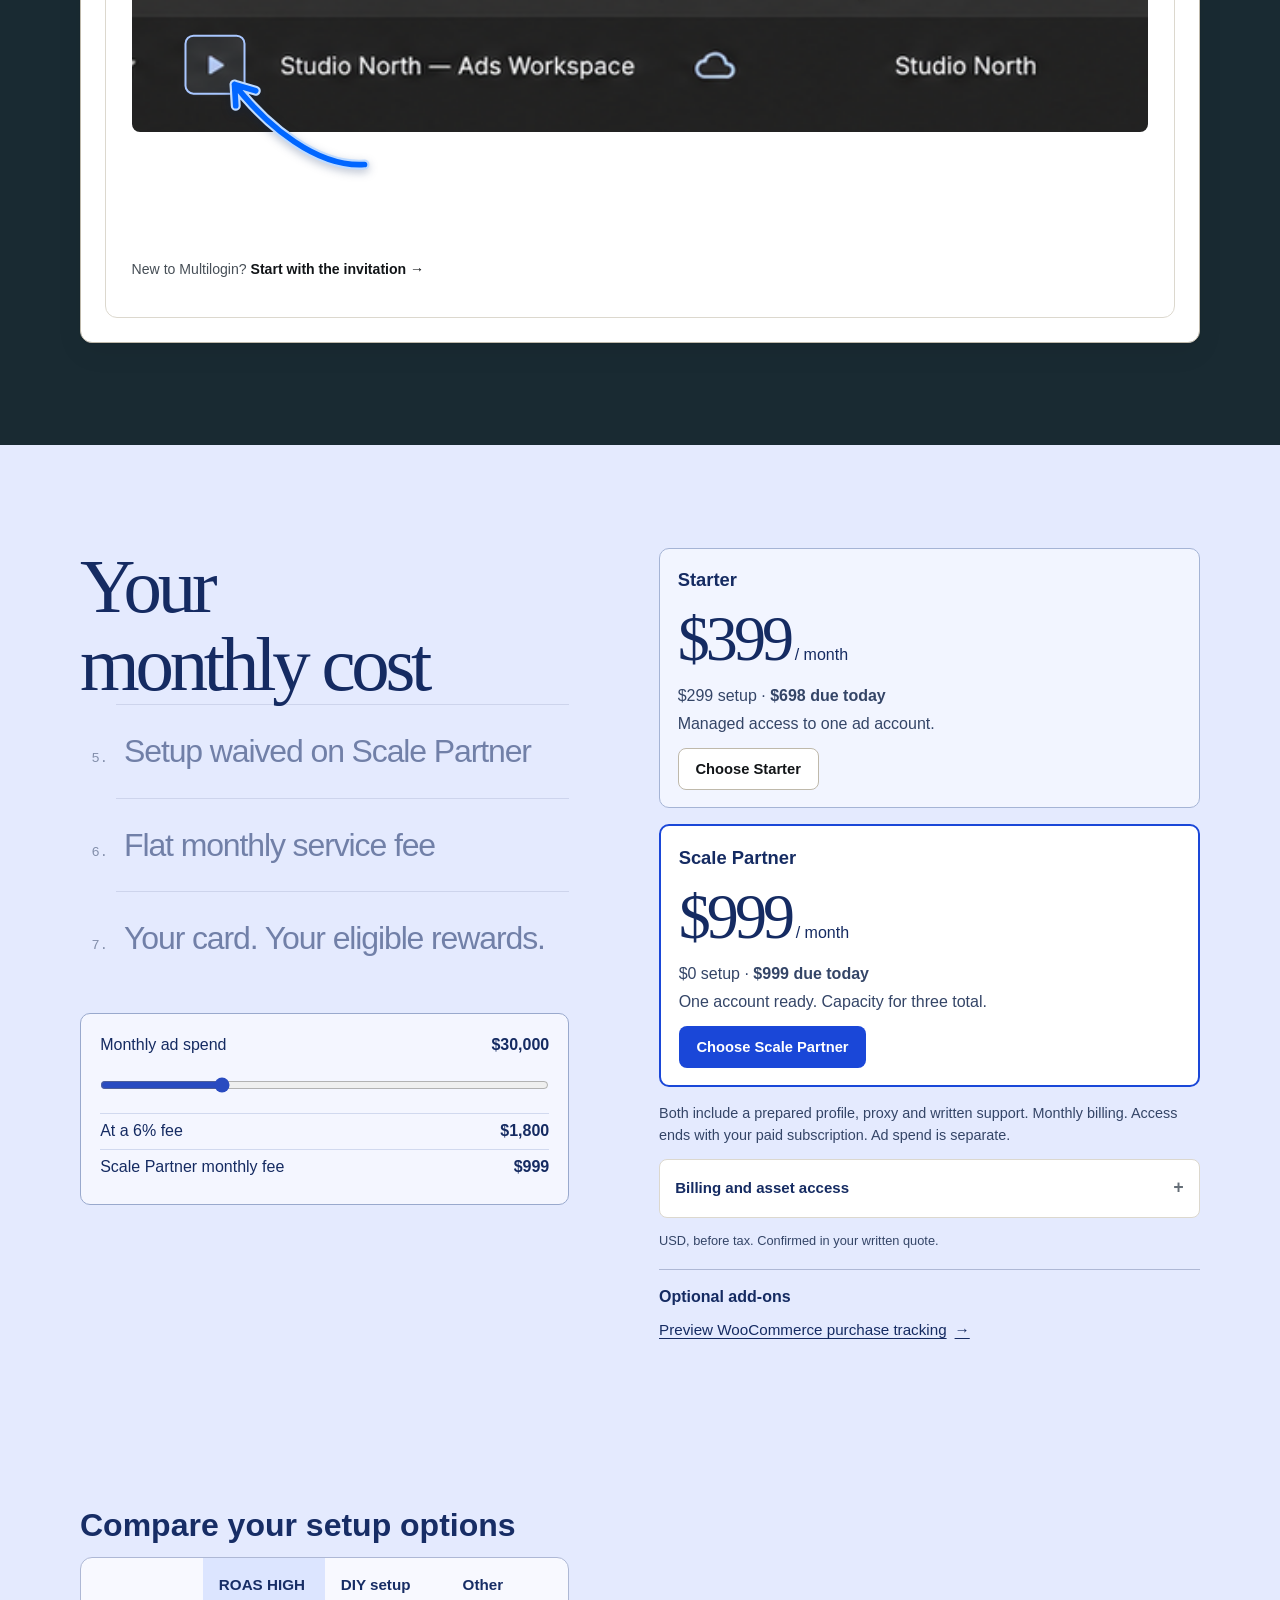
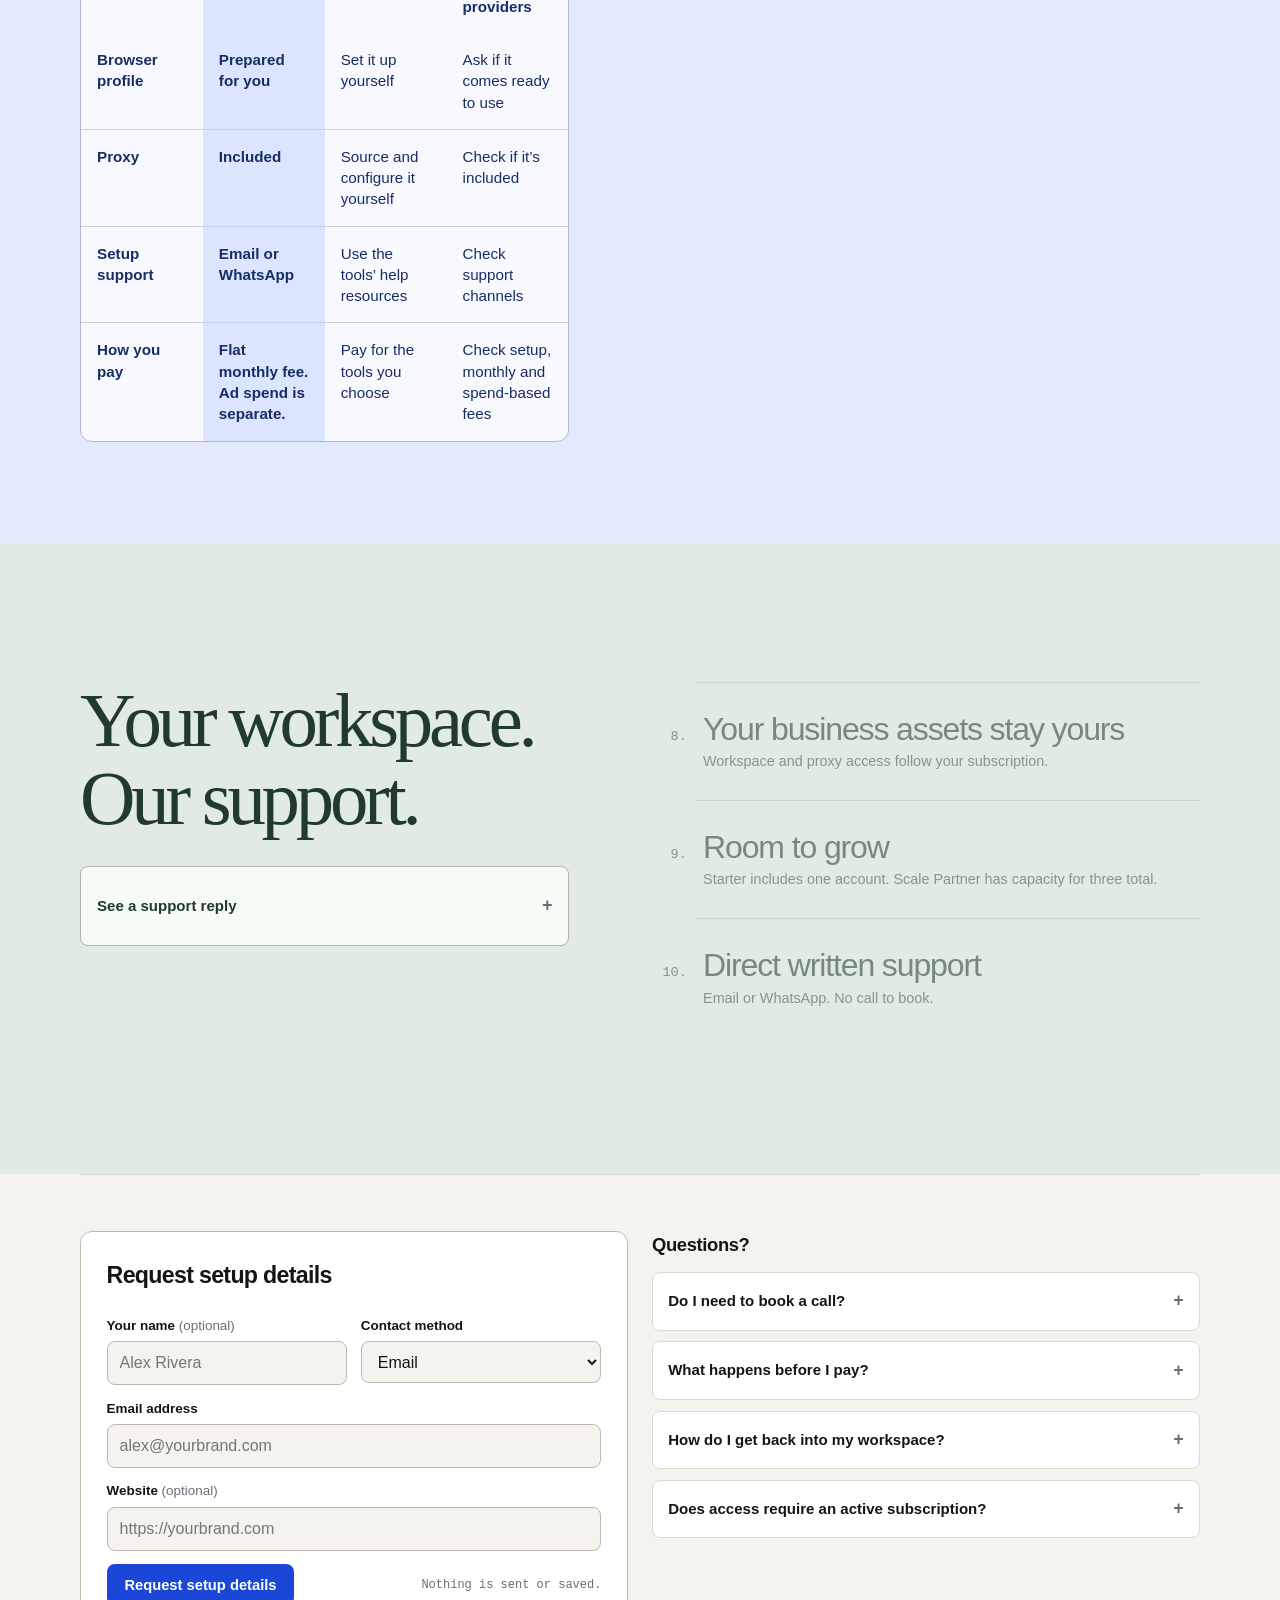
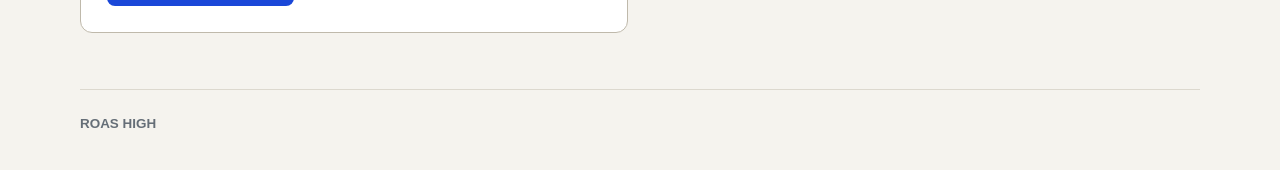
==== commit d38ca0f9: "Guide demo actions with arrows and clean workspace screenshot" ====
--- a/index.html
+++ b/index.html
@@ -5,7 +5,7 @@
 <meta name="viewport" content="width=device-width,initial-scale=1">
 <meta name="description" content="Explore ROAS HIGH ad infrastructure and request setup details by email or WhatsApp.">
 <title>ROAS HIGH — Managed Meta Ads Workspace</title>
-<link rel="stylesheet" href="styles.css?v=workspace-launch">
+<link rel="stylesheet" href="styles.css?v=account-guide4">
 </head>
 <body>
 <a class="skip" href="#main">Skip to content</a>
@@ -232,7 +232,7 @@
               <p>Multilogin starts on Mobile. Click <strong>Browser</strong> at the top left to see your browser profiles and folders.</p>
               <div class="folder-overview-scroll browser-tab-preview" tabindex="0" aria-label="Preview of Multilogin with Mobile selected">
                 <div class="folder-overview-image">
-                  <img src="assets/multilogin-approved-name.png" width="1610" height="978" alt="Multilogin desktop navigation">
+                  <img src="assets/multilogin-approved-name.png?v=2" width="1610" height="978" alt="Multilogin desktop navigation">
                   <div class="mobile-folders-mask" aria-hidden="true"></div>
                   <div class="mobile-profile-mask" aria-hidden="true"></div>
                   <div class="browser-switch-tabs"><span>Mobile</span><button type="button" data-next="folder" aria-label="Switch to Browser"><span class="click-coach" aria-hidden="true">Click Browser ↓</span>Browser</button></div>
@@ -248,7 +248,7 @@
               <p>Open <strong>Studio North</strong> to find your prepared profile.</p>
               <div class="folder-overview-scroll" tabindex="0" aria-label="Multilogin app with Browser already selected">
                 <div class="folder-overview-image">
-                  <img src="assets/multilogin-approved-name.png" width="2840" height="1724" alt="Multilogin desktop with Browser selected and Studio North in the left sidebar">
+                  <img src="assets/multilogin-approved-name.png?v=2" width="2840" height="1724" alt="Multilogin desktop with Browser selected and Studio North in the left sidebar">
                   <button type="button" class="folder-open-hit" data-next="workspace" aria-label="Open Studio North folder"><span class="click-coach" aria-hidden="true">Open your folder ↓</span></button>
                 </div>
               </div>
@@ -261,19 +261,48 @@
               <h3 tabindex="-1">Just hit play.</h3>
               <p>Open a sample workspace we’ve prepared for you.</p>
               <div class="profile-capture">
-                <div class="profile-source-crop"><img src="assets/multilogin-approved-name.png" width="1610" height="978" alt="Multilogin profile list showing Studio North — Ads Workspace in the Studio North folder"></div>
-                <button type="button" class="profile-play" aria-label="Play: open the Studio North sample workspace" data-next="facebook"></button>
+                <div class="profile-source-crop"><img src="assets/multilogin-approved-name.png?v=2" width="1610" height="978" alt="Multilogin profile list showing Studio North — Ads Workspace in the Studio North folder"></div>
+                <svg viewBox="0 0 240 160" class="play-guide-arrow" aria-hidden="true"><path d="M220 140 C145 145 65 80 12 12 M46 22 L12 12 L14 46" fill="none" stroke="#bfdbfe" stroke-width="16" stroke-linecap="round" stroke-linejoin="round"/><path d="M220 140 C145 145 65 80 12 12 M46 22 L12 12 L14 46" fill="none" stroke="#0066ff" stroke-width="9" stroke-linecap="round" stroke-linejoin="round"/></svg><button type="button" class="profile-play" aria-label="Play: open the Studio North sample workspace" data-next="ads-manager"></button>
                 <button type="button" class="full-app-trigger" id="view-full-app" aria-haspopup="dialog" aria-controls="full-app-dialog"><span>View full screen <b aria-hidden="true">⛶</b></span></button>
               </div>
               <button type="button" class="invitation-path" id="new-path">New to Multilogin? <strong>Start with the invitation <span aria-hidden="true">→</span></strong></button>
             </div>
           </section>
 
-          <section class="launch-card launch-result" data-screen="facebook" hidden>
-            <div class="launch-content">
-              <h3 tabindex="-1">Sample workspace</h3>
-              <p>You’ve finished the Studio North launch preview.</p>
-              <a class="btn" href="#request">Get setup details</a>
+          <section class="launch-card launch-result" data-screen="ads-manager" hidden>
+            <div class="sim-bar"><h3 tabindex="-1">Facebook Ads Manager</h3><small>Interactive preview</small></div>
+            <div class="launch-content">
+              <div class="campaign-photo">
+                <div class="photo-viewport">
+                  <img src="assets/miami-campaigns-reference.png" width="2048" height="1003" alt="Facebook Ads Manager’s Campaigns screen from the University of Miami guide, with the account dropdown beside Campaigns.">
+                </div>
+                <details id="ad-account-picker" class="account-picker">
+                  <summary aria-describedby="account-guide">
+                    <span class="account-selection"><small class="stage-reader-title">Ad account</small><strong id="selected-ad-account">Studio North · Primary</strong></span>
+                    <span class="account-caret" aria-hidden="true"></span><svg viewBox="0 0 240 160" class="account-guide-arrow" aria-hidden="true"><path d="M220 140 C145 145 65 80 12 12 M46 22 L12 12 L14 46" fill="none" stroke="#bfdbfe" stroke-width="16" stroke-linecap="round" stroke-linejoin="round"/><path d="M220 140 C145 145 65 80 12 12 M46 22 L12 12 L14 46" fill="none" stroke="#0066ff" stroke-width="9" stroke-linecap="round" stroke-linejoin="round"/></svg>
+                  </summary>
+                  <div class="account-choices">
+                    <div class="portfolio-pane">
+                      <small>Business portfolios</small>
+                      <div class="portfolio-name"><span class="account-initials" aria-hidden="true">SN</span><span class="portfolio-info"><strong>Studio North</strong><small id="portfolio-count">1 ad account</small></span></div>
+                    </div>
+                    <div class="portfolio-accounts">
+                      <div class="account-list-head"><strong>Ad accounts</strong><button type="button" id="manage-ad-accounts" aria-label="Add ad account" aria-expanded="false" aria-controls="account-actions"><span aria-hidden="true">+</span> Add</button></div>
+                      <div class="account-actions" id="account-actions" role="group" aria-label="Add an ad account" hidden>
+                        <button type="button" data-add-account="growth">Create a new ad account</button>
+                        <button type="button" data-add-account="retail">Add an existing ad account</button>
+                      </div>
+                      <div id="workspace-accounts" role="group" aria-label="Studio North ad accounts"></div><svg viewBox="0 0 240 160" class="account-guide-arrow" aria-hidden="true"><path d="M220 140 C145 145 65 80 12 12 M46 22 L12 12 L14 46" fill="none" stroke="#bfdbfe" stroke-width="16" stroke-linecap="round" stroke-linejoin="round"/><path d="M220 140 C145 145 65 80 12 12 M46 22 L12 12 L14 46" fill="none" stroke="#0066ff" stroke-width="9" stroke-linecap="round" stroke-linejoin="round"/></svg>
+                    </div>
+                  </div>
+                </details>
+              </div>
+              <div class="photo-caption"><a href="https://ucomm.miami.edu/_assets/pdf/tools-and-resources/guide-to-facebook-ads-manager.pdf#page=1" target="_blank" rel="noopener">Screenshot from the University of Miami guide (2024) ↗</a></div>
+              <span id="account-feedback" class="stage-reader-title" role="status"></span>
+              <div class="account-result-footer">
+                <div class="account-context"><span id="account-state" class="account-state" data-verified>Setup verified</span><span id="account-guide">Your workspace comes with the first ad account already set up.</span></div>
+                <a class="btn" href="#request">Get setup details</a>
+              </div>
             </div>
           </section>
           <div class="guide-foot" id="guide-foot" hidden><button type="button" class="btn-subtle" id="previous">← Back</button></div>
@@ -412,9 +441,9 @@
 
 <dialog class="full-app-dialog" id="full-app-dialog" aria-labelledby="full-app-title">
   <div class="full-app-heading"><div><h2 id="full-app-title">Where to find Play</h2><p>Look beside Studio North — Ads Workspace in the Studio North folder.</p></div><button type="button" id="close-full-app" aria-label="Close full app screen">Close ×</button></div>
-  <div class="full-app-image"><img src="assets/multilogin-approved-name.png" width="2840" height="1724" alt="Full Multilogin desktop screenshot showing the navigation toolbar, Studio North folder, and Studio North — Ads Workspace profile"><span class="full-app-play-highlight" aria-label="Play button beside Studio North — Ads Workspace"><span>Play ↓</span></span></div>
-  <p class="full-app-footer">Original app screenshot · Close this view to try the highlighted Play button in the demo.</p>
+  <div class="full-app-image"><img src="assets/multilogin-approved-name.png?v=2" width="2840" height="1724" alt="Full Multilogin desktop screenshot showing the navigation toolbar, Studio North folder, and Studio North — Ads Workspace profile"><svg viewBox="0 0 240 160" class="play-guide-arrow" aria-hidden="true"><path d="M220 140 C145 145 65 80 12 12 M46 22 L12 12 L14 46" fill="none" stroke="#bfdbfe" stroke-width="16" stroke-linecap="round" stroke-linejoin="round"/><path d="M220 140 C145 145 65 80 12 12 M46 22 L12 12 L14 46" fill="none" stroke="#0066ff" stroke-width="9" stroke-linecap="round" stroke-linejoin="round"/></svg><span class="full-app-play-highlight" aria-label="Play button beside Studio North — Ads Workspace"><span>Play ↓</span></span></div>
+  <p class="full-app-footer">App screenshot · Close this view to try the highlighted Play button in the demo.</p>
 </dialog>
-<script src="demo.js?v=workspace-launch" defer></script>
+<script src="demo.js?v=account-guide4" defer></script>
 </body>
 </html>
--- a/styles.css
+++ b/styles.css
@@ -333,8 +333,112 @@
 .launch-content .mail-from{margin-bottom:1.3rem}
 .launch-content h3:focus{outline:none}
 .tour-position{font-size:.82rem;color:var(--ink-2)}
-.launch-result .btn{margin-top:1rem}
-
+/* Post-launch sample workspace */
+.inline-demo .launch-result {
+  --console-line: #d5dce1;
+  --console-ink: #202d38;
+  --console-muted: #536470;
+  --console-accent: #204d75;
+  container: workspace / inline-size;
+  color: var(--console-ink);
+}
+.inline-demo .launch-result .launch-content { padding: 0; }
+.launch-result .sim-bar {
+  min-height: 2.35rem;
+  padding: .45rem .9rem;
+  background: #fff;
+  border-bottom: 1px solid var(--console-line);
+  color: var(--console-ink);
+}
+.inline-demo .launch-result .sim-bar h3 { margin: 0; font: 700 .9rem/1.3 var(--font); letter-spacing: 0; align-self: center; }
+.launch-result .sim-bar small { color: var(--console-muted); font-size: .65rem; white-space: nowrap; }
+.campaign-photo { position: relative; --photo-width: max(100cqw, 40rem); }
+.photo-viewport { overflow: hidden; }
+.photo-viewport img { display: block; width: var(--photo-width); max-width: none; height: auto; }
+.photo-caption { padding: .45rem .9rem; background: #f7f8fa; font: .73rem/1.4 var(--font); }
+.photo-caption a { color: #415773; }
+.account-initials { display: grid; place-items: center; flex: none; width: 1.9rem; height: 1.9rem; border-radius: .3rem; background: #293746; color: white; font: 650 .72rem var(--mono); }
+.account-picker {
+  position: absolute; z-index: 2;
+  top: calc(var(--photo-width) * .009); left: calc(var(--photo-width) * .133);
+  width: calc(var(--photo-width) * .233); margin: 0; padding: 0; border: 0; background: transparent;
+}
+.account-picker > summary {
+  display: flex; align-items: center; justify-content: space-between; gap: .3rem;
+  box-sizing: border-box; height: max(30px,calc(var(--photo-width) * .033)); width: 100%; padding: 0 .5rem;
+  border: 2px solid #315bd6; border-radius: .3rem; background: white; color: #142b47;
+  box-shadow: 0 0 0 2px white, 0 0 0 4px #315bd63b; cursor: pointer;
+}
+.account-picker > summary:focus-visible { outline: 3px solid #101f41; outline-offset: 2px; }
+.account-picker > summary:hover, .account-picker[open] > summary { border-color: #4b6d8c; background: #f8fbff; }
+.account-picker > summary::after, .account-picker[open] > summary::after { content: none; }
+.account-selection { display: flex; align-items: baseline; flex-wrap: wrap; gap: .08rem .5rem; min-width: 0; line-height: 1.3; }
+.account-selection small { font-weight: 500; color: var(--console-muted); font-size: .71rem; }
+.account-selection strong { font-size: clamp(.68rem, 1.4cqw, .9rem); }
+.account-caret { flex: none; width: .46rem; height: .46rem; margin: 0 .15rem .2rem; border: solid var(--console-accent); border-width: 0 1.6px 1.6px 0; transform: rotate(45deg); }
+.account-picker[open] .account-caret { transform: rotate(225deg); margin-block: .2rem 0; }
+.account-picker > .account-choices {
+  position: absolute;
+  z-index: 3;
+  inset: calc(100% + .35rem) auto auto 0;
+  display: grid;
+  grid-template-columns: minmax(8.5rem,.78fr) minmax(0,1.3fr);
+  width: min(31rem, 82cqw);
+  margin: 0;
+  border: 1px solid #b9c4cd;
+  border-radius: .4rem;
+  background: white;
+  color: var(--console-ink);
+  box-shadow: 0 5px 18px #162b3e24;
+}
+
+.portfolio-pane, .portfolio-accounts { min-width: 0; padding: .65rem; }
+.portfolio-pane { background: #f4f6f8; border-radius: .4rem 0 0 .4rem; border-right: 1px solid var(--console-line); }
+.portfolio-pane > small { display: block; margin: .3rem .15rem .6rem; color: var(--console-muted); font-size: .74rem; font-weight: 650; }
+.portfolio-name { display: flex; align-items: center; gap: .48rem; padding: .5rem; background: #e5eaef; border-radius: .25rem; font-size: .83rem; line-height: 1.28; }
+.portfolio-info { display: grid; gap: .1rem; }
+.portfolio-info small { font-size: .7rem; color: var(--console-muted); }
+.account-list-head { display: flex; align-items: center; justify-content: space-between; gap: .35rem; padding: 0 .15rem .3rem; }
+.account-list-head strong { font-size: .85rem; }
+.account-choices button { min-height: 40px; border: 0; border-radius: .25rem; background: transparent; text-align: left; color: var(--console-ink); cursor: pointer; }
+#manage-ad-accounts { padding: .3rem .72rem; border: 1px solid #acbbc8; color: var(--console-accent); font-size: .8rem; font-weight: 650; }
+#manage-ad-accounts:is(:hover,[aria-expanded="true"]) { background: #edf3f8; border-color: #537593; }
+#workspace-accounts { display: grid; gap: .15rem; }
+#workspace-accounts button { display: grid; grid-template-columns: minmax(0,1fr) auto; align-content: center; width: 100%; padding: .45rem .6rem; line-height: 1.3; }
+#workspace-accounts strong, #workspace-accounts small { grid-column: 1; }
+#workspace-accounts strong { font-size: .8rem; }
+#workspace-accounts small { font-size: .7rem; color: var(--console-muted); }
+#workspace-accounts button:hover, .account-actions button:hover { background: #f1f4f7; }
+#workspace-accounts button[aria-pressed="true"] { background: #e8f0f7; color: #204b70; }
+#workspace-accounts button[aria-pressed="true"]::after { content: "✓"; grid-area: 1 / 2 / 3; align-self: center; padding-left: .3rem; }
+.account-actions { display: grid; margin: .12rem 0 .4rem; padding-block: .15rem; border-block: 1px solid var(--console-line); }
+.account-actions button { width: 100%; padding: .3rem .6rem; font-size: .8rem; font-weight: 600; }
+.account-result-footer { display: flex; align-items: center; justify-content: space-between; flex-wrap: wrap; gap: .6rem 1rem; padding: .8rem 1rem; border-top: 1px solid var(--console-line); background: #fff; }
+.account-context { display: flex; align-items: center; flex-wrap: wrap; gap: .24rem .65rem; color: var(--console-muted); font-size: .78rem; }
+.account-state { display: inline-flex; align-items: center; gap: .35rem; color: #41505e; font-weight: 650; }
+.account-state[data-verified] { color: #28583f; }
+.account-state[data-verified]::before { background: #36835a; }
+@container workspace (max-width: 38rem) {
+  .photo-viewport { max-height: 16rem; }
+  .account-picker > summary { min-height: 44px; }
+  .account-picker > .account-choices {
+    left: calc(.4rem - var(--photo-width) * .133); width: calc(100cqw - .8rem);
+    grid-template-columns: 1fr;
+  }
+  .campaign-photo:has(.account-picker[open]) { display: grid; background: #f3f5f8; }
+  .campaign-photo:has(.account-picker[open]) .photo-viewport,
+  .campaign-photo .account-picker[open] { grid-area: 1 / 1; }
+  .campaign-photo .account-picker[open] {
+    position: relative; inset: auto; align-self: start;
+    margin: calc(var(--photo-width) * .009) 0 .5rem calc(var(--photo-width) * .133);
+  }
+  .account-picker[open] > .account-choices { position: relative; top: auto; margin-top: .4rem; }
+  .portfolio-pane { display: flex; align-items: center; justify-content: space-between; gap: .4rem; border: 0; border-bottom: 1px solid var(--console-line); }
+  .portfolio-pane > small { margin: 0; }
+  .portfolio-name { padding: .2rem .3rem; }
+  .account-choices button { min-height: 44px; }
+  .account-result-footer { align-items: flex-start; }
+}
 .profile-capture{position:relative;margin-top:.8rem}
 .profile-capture img{width:100%;height:auto;border-radius:8px}
 .profile-play{position:absolute;left:8.24%;top:67.62%;transform:translate(-50%,-50%);width:max(6%,44px);height:max(29%,44px);background:transparent;border:2px solid #a9c7ff;border-radius:9px;cursor:pointer}
@@ -659,3 +763,22 @@
   text-underline-offset: .2em;
 }
 .purchase-preview-link:focus-visible { outline: 2px solid currentColor; outline-offset: 3px; }
+
+/* Curved Play guidance designed with agy Neon. */
+.play-guide-arrow{position:absolute;pointer-events:none;width:clamp(110px,24%,210px);height:auto;left:12%;top:72%;z-index:3;filter:drop-shadow(0 3px 4px #001c5540)}
+.profile-capture{margin-bottom:115px;overflow:visible!important}
+.full-app-image>.play-guide-arrow{left:28%;top:26%;width:24%}
+@media(max-width:700px){.inline-demo .profile-capture>.play-guide-arrow{left:64px;top:86px;width:130px}}
+.demo-next-hint{margin:0 0 14px;padding:12px 16px;background:#e8f0ff;border-left:4px solid #065bf5;border-radius:8px;color:#172d65;font:600 14px/1.5 var(--font)}
+.profile-capture>.play-guide-arrow{width:150px;height:100px;left:calc(8.24% + 12px);top:calc(67.62% + 12px)}
+.full-app-image>.play-guide-arrow{height:auto;max-height:none}
+@media(max-width:700px){.inline-demo .profile-capture>.play-guide-arrow{left:58px;top:88px;width:150px;height:100px}}
+.inline-demo .demo-next-hint{color:#172d65!important;opacity:1;font-weight:600}
+
+.account-picker>summary{position:relative}
+.account-guide-arrow{position:absolute;width:120px;height:80px;left:calc(100% - 10px);top:80%;pointer-events:none;z-index:5;filter:drop-shadow(0 2px 3px #172d6540)}
+.account-picker[open]>summary>.account-guide-arrow,.account-picker.selection-complete:not([open]) .account-guide-arrow{display:none}
+.portfolio-accounts{position:relative}
+.portfolio-accounts>.account-guide-arrow{left:auto;right:12px;top:calc(100% - 8px)}
+#guided .demo-next-hint{color:#172d65!important;background:#e8f0ff;opacity:1!important}
+.account-picker[open] #workspace-accounts>button:first-child{outline:3px solid #065bf5;outline-offset:2px}
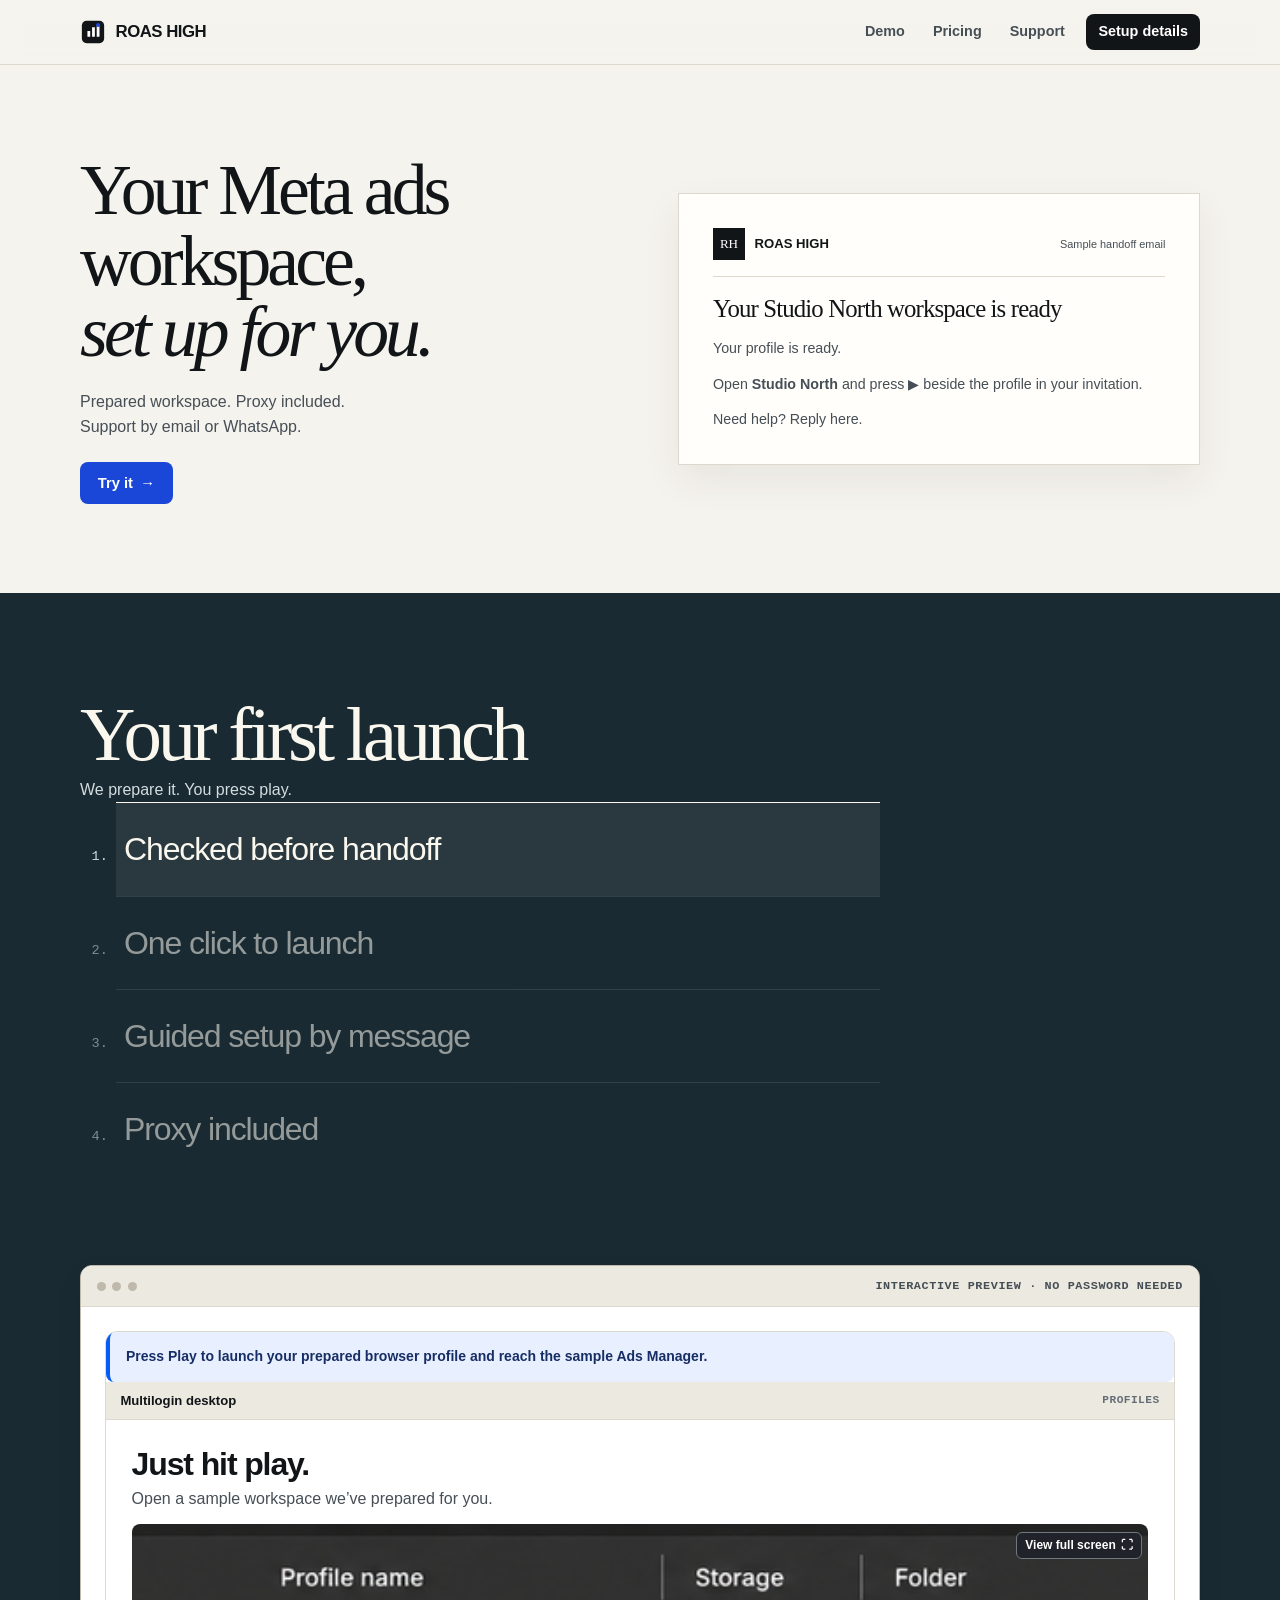
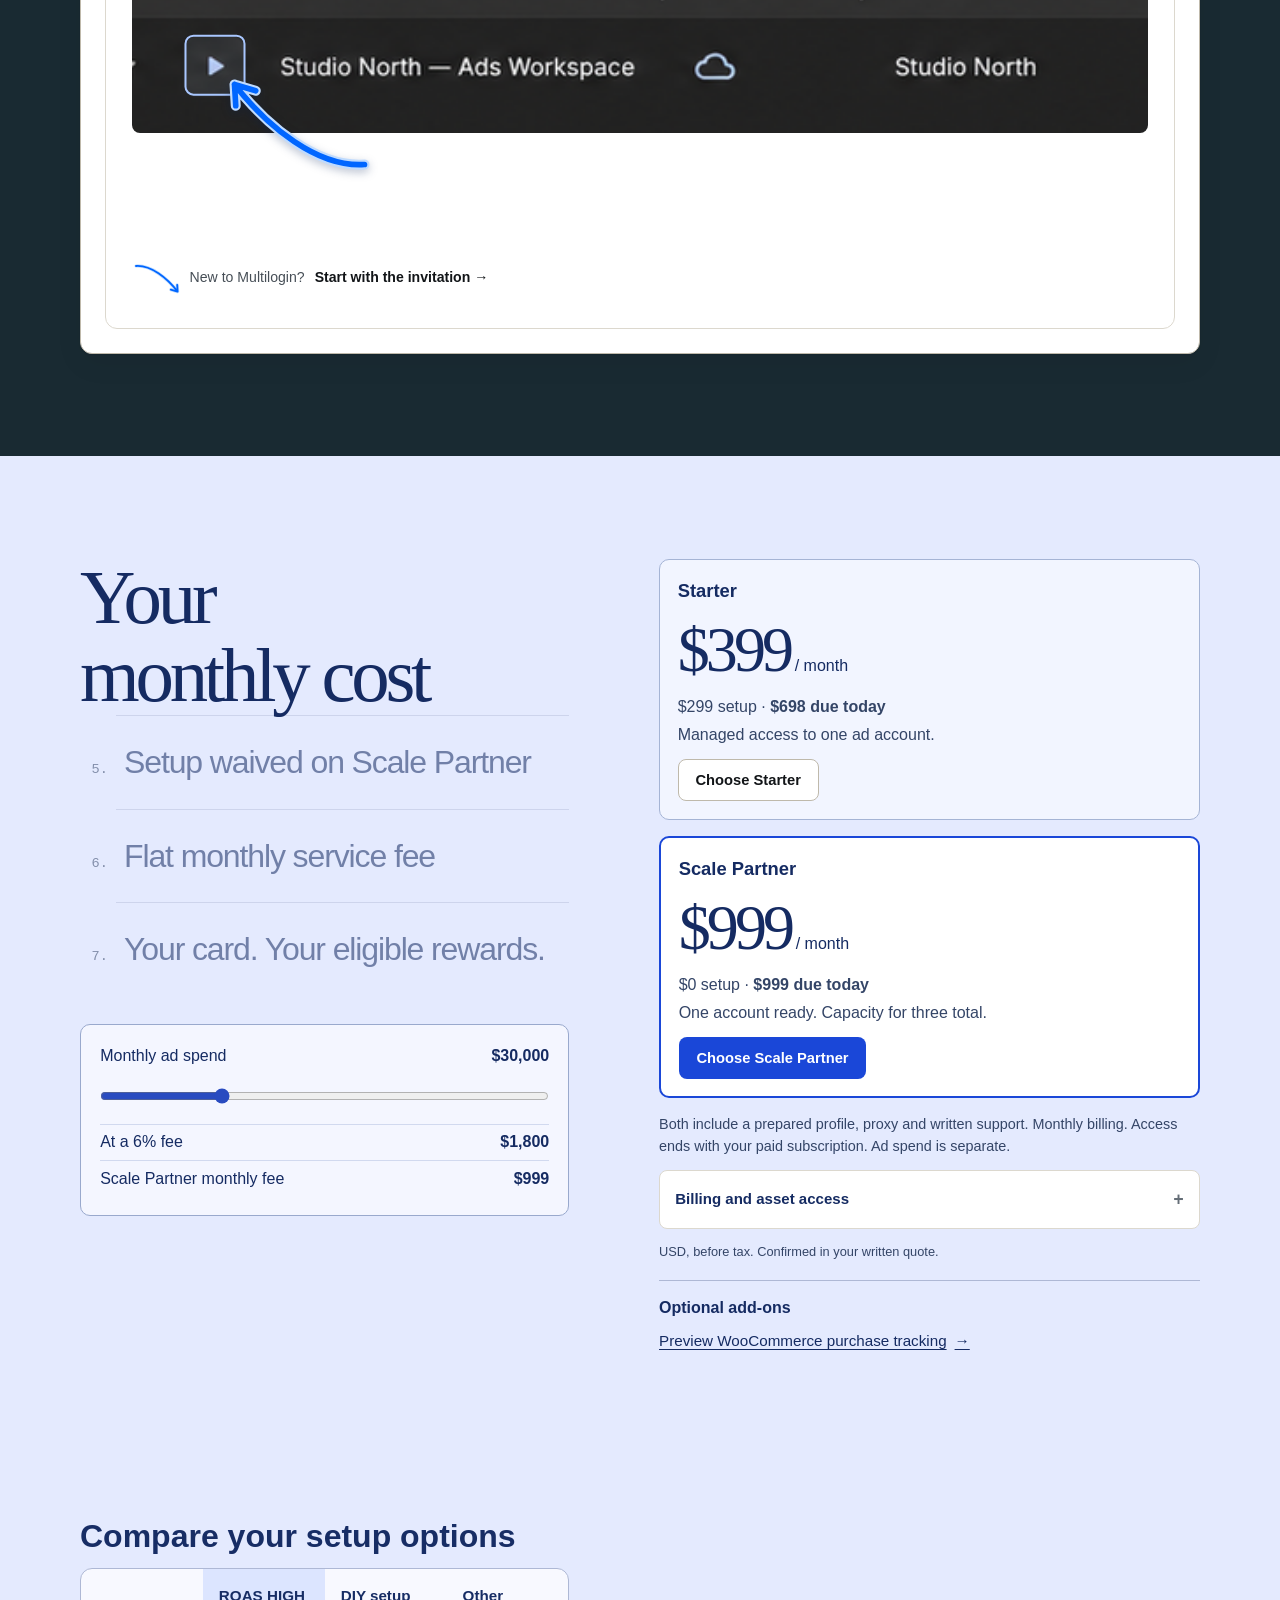
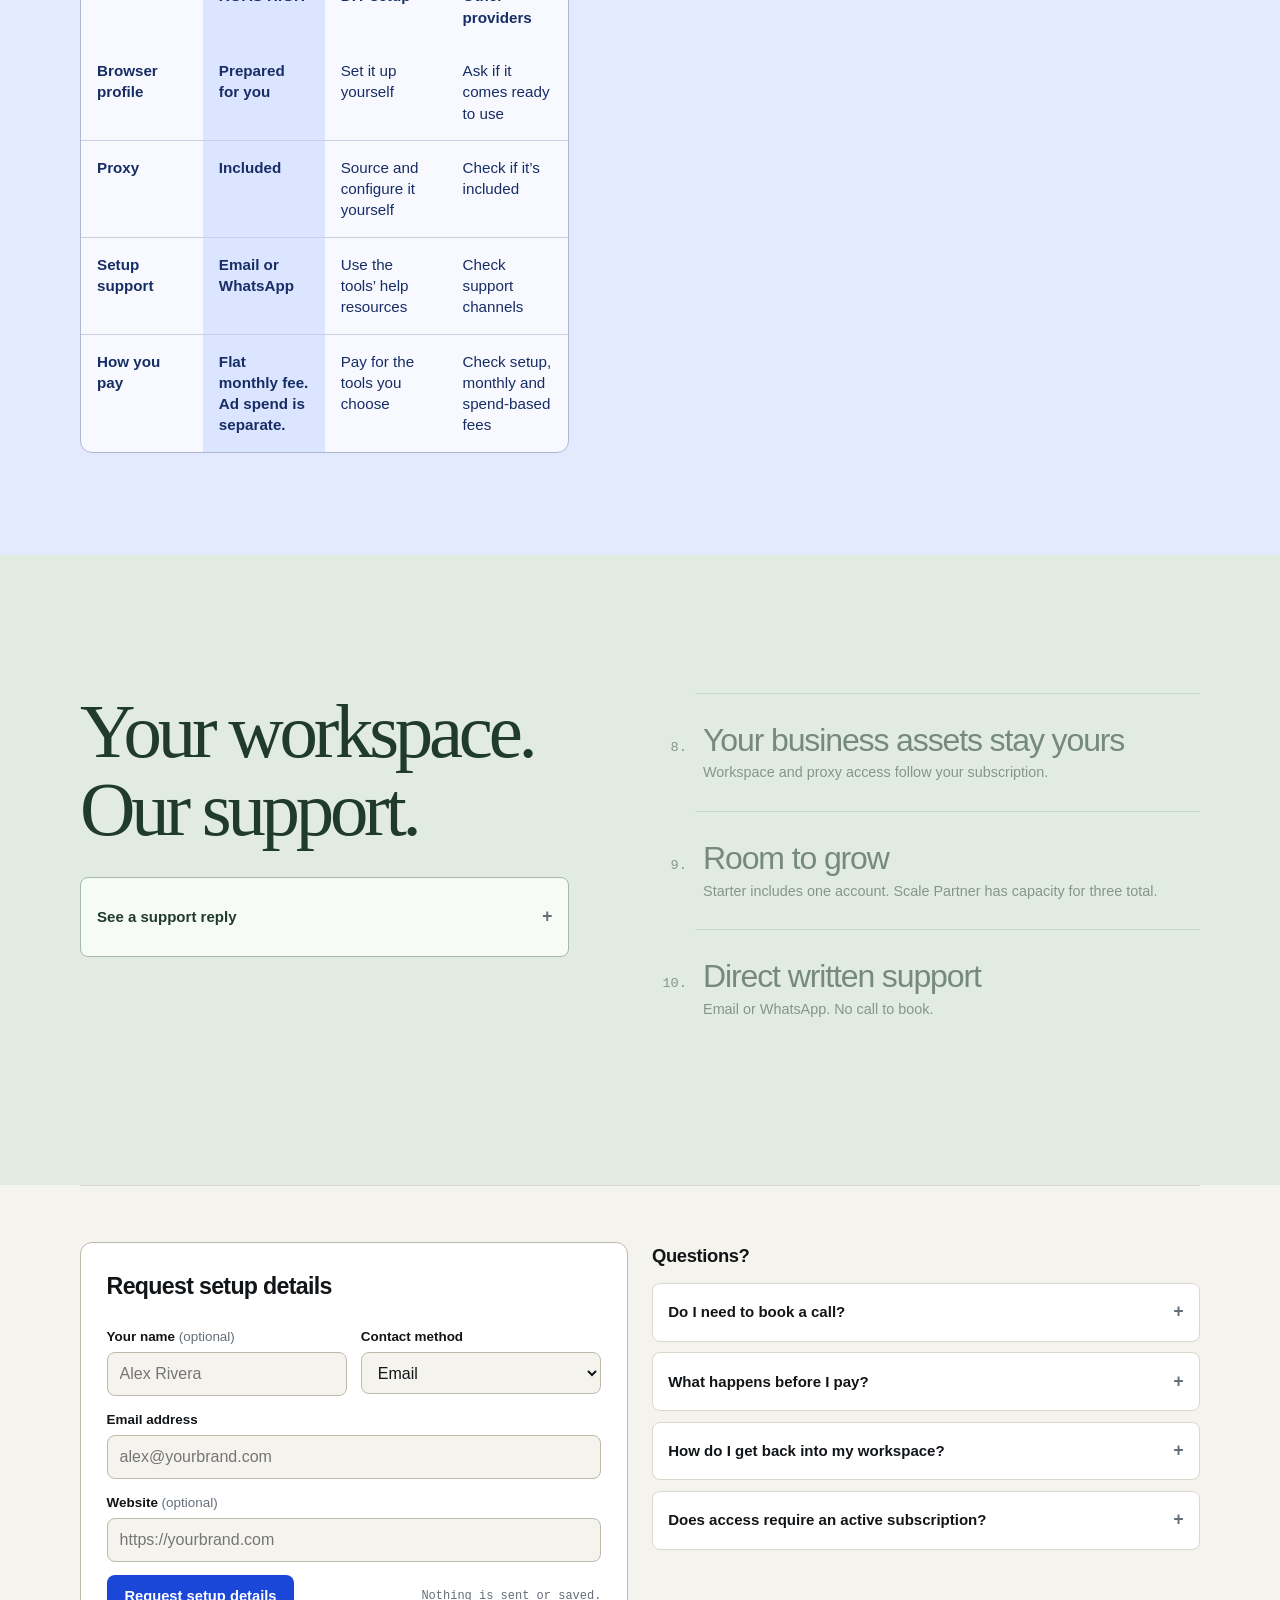
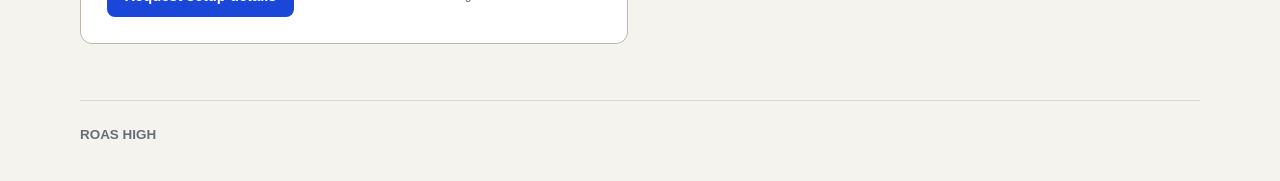
==== commit 73d06358: "Add guided Page setup and interactive payment walkthrough" ====
--- a/index.html
+++ b/index.html
@@ -5,7 +5,7 @@
 <meta name="viewport" content="width=device-width,initial-scale=1">
 <meta name="description" content="Explore ROAS HIGH ad infrastructure and request setup details by email or WhatsApp.">
 <title>ROAS HIGH — Managed Meta Ads Workspace</title>
-<link rel="stylesheet" href="styles.css?v=account-guide4">
+<link rel="stylesheet" href="styles.css?v=page12">
 </head>
 <body>
 <a class="skip" href="#main">Skip to content</a>
@@ -272,9 +272,9 @@
           <section class="launch-card launch-result" data-screen="ads-manager" hidden>
             <div class="sim-bar"><h3 tabindex="-1">Facebook Ads Manager</h3><small>Interactive preview</small></div>
             <div class="launch-content">
-              <div class="campaign-photo">
-                <div class="photo-viewport">
-                  <img src="assets/miami-campaigns-reference.png" width="2048" height="1003" alt="Facebook Ads Manager’s Campaigns screen from the University of Miami guide, with the account dropdown beside Campaigns.">
+              <div class="campaign-photo empty-campaign-demo">
+                <div class="photo-viewport"><button type="button" class="overview-image-hit" data-next="account-overview" aria-label="Go to Account Overview from screenshot"></button>
+                  <img src="assets/ads-empty-campaigns.png?v=7" width="2768" height="1414" alt="Empty Campaigns screen prompting you to finish setup in Account Overview.">
                 </div>
                 <details id="ad-account-picker" class="account-picker">
                   <summary aria-describedby="account-guide">
@@ -297,15 +297,42 @@
                   </div>
                 </details>
               </div>
-              <div class="photo-caption"><a href="https://ucomm.miami.edu/_assets/pdf/tools-and-resources/guide-to-facebook-ads-manager.pdf#page=1" target="_blank" rel="noopener">Screenshot from the University of Miami guide (2024) ↗</a></div>
+
               <span id="account-feedback" class="stage-reader-title" role="status"></span>
               <div class="account-result-footer">
-                <div class="account-context"><span id="account-state" class="account-state" data-verified>Setup verified</span><span id="account-guide">Your workspace comes with the first ad account already set up.</span></div>
-                <a class="btn" href="#request">Get setup details</a>
-              </div>
-            </div>
-          </section>
-          <div class="guide-foot" id="guide-foot" hidden><button type="button" class="btn-subtle" id="previous">← Back</button></div>
+                <div class="account-context"><span id="account-state" class="account-state" data-verified>Prepared account</span><span id="account-guide">Finish the account checks before creating your first campaign.</span></div>
+                <button type="button" class="btn overview-next" data-next="account-overview">Go to Account Overview →</button>
+              </div>
+            </div>
+          </section>
+          <section class="launch-card" data-screen="page-settings" hidden>
+            <div class="sim-bar"><h3 tabindex="-1">Connect your Facebook Page</h3><small>Guided example</small></div>
+            <div class="launch-content">
+              <p>In your business portfolio, open Settings → Accounts → Pages → Add. Choose the path that fits your business.</p>
+              <div class="page-paths">
+                <button type="button" data-page-path="create" aria-expanded="false" aria-controls="page-path-notes"><span aria-hidden="true">↗</span> Create a Facebook Page</button>
+                <button type="button" data-page-path="access" aria-expanded="false" aria-controls="page-path-notes"><span aria-hidden="true">↗</span> Request shared access</button>
+              </div>
+              <div id="page-path-notes" class="payment-info-box" hidden tabindex="-1"></div>
+              <p class="signup-demo-note">Guided example · Complete the actual setup in Meta. Your business keeps ownership of its Page.</p>
+              <button type="button" class="btn" data-next="payment-location">Continue to payment preview →</button>
+            </div>
+          </section>
+          <section class="launch-card" data-screen="account-overview" hidden>
+            <div class="sim-bar"><h3 tabindex="-1">Account Overview</h3><small>Setup preview</small></div>
+            <div class="launch-content">
+              <p>Your Page and phone are confirmed in this sample workspace. Next, preview payment setup.</p>
+              <div class="overview-capture"><img class="account-overview-image" src="assets/ads-account-overview.png?v=10" width="2050" height="1252" alt="Studio North sample account with Page and phone confirmed."><button class="payment-image-hit" type="button" data-next="payment-location" aria-label="Add payment method from screenshot"></button></div>
+              <div class="overview-explanation">
+                <p><strong>Connect your business Page.</strong> This example shows the completed state. Choose a setup path to see how to get there.</p><button type="button" class="btn" data-next="page-settings">Open Page settings →</button>
+                <p><strong>Add your payment method.</strong> This pays for your ads through Meta.</p>
+                <p><strong>Verify your phone.</strong> Phone verification is complete in this demo.</p>
+              </div>
+              <p class="signup-demo-note">Illustrative demo · Page and phone shown as confirmed.</p>
+              <button class="btn" type="button" data-next="payment-location">Add payment method →</button>
+            </div>
+          </section>
+<section class="launch-card" data-screen="payment-location" hidden><div class="sim-bar"><h3 tabindex="-1">Review location and currency</h3><small>Payment preview</small></div><div class="launch-content"><p>These are example settings from the screenshot. Check your business location, currency and time zone in your own account before continuing.</p><div class="payment-shot location-shot"><img class="payment-step-image" src="assets/payment-location.png" alt="Review location and currency in the supplied Meta screenshot"><button type="button" class="location-next-hit" data-next="payment-methods" aria-label="Next on payment screenshot"><span aria-hidden="true">↓</span></button></div><p class="signup-demo-note">Demo only · Sample settings and payment choices.</p><button class="btn" type="button" data-next="payment-methods">Next →</button></div></section><section class="launch-card" data-screen="payment-methods" hidden><div class="sim-bar"><h3 tabindex="-1">Choose a payment method</h3><small>Payment preview</small></div><div class="launch-content"><p>This screenshot shows the available choices for the example region. Tap a highlighted payment row to see what to prepare. On a small screen, swipe across the screenshot if needed.</p><div class="payment-shot-scroll"><div class="payment-shot methods-shot"><img class="payment-step-image" src="assets/payment-methods.png" alt="Payment choices. Select a highlighted row."><button type="button" class="payment-row-hit payment-row-0" data-payment-choice="Debit or credit card" aria-label="Debit or credit card" aria-pressed="false"><span aria-hidden="true">←</span></button><button type="button" class="payment-row-hit payment-row-1" data-payment-choice="PayPal" aria-label="PayPal" aria-pressed="false"><span aria-hidden="true">←</span></button><button type="button" class="payment-row-hit payment-row-2" data-payment-choice="Online banking" aria-label="Online banking" aria-pressed="false"><span aria-hidden="true">←</span></button><button type="button" class="payment-row-hit payment-row-3" data-payment-choice="Stablecoin (USDC)" aria-label="Stablecoin (USDC)" aria-pressed="false"><span aria-hidden="true">←</span></button></div></div><p class="signup-demo-note">Demo only · Sample settings and payment choices.</p><div id="payment-demo-status" class="payment-info-box" role="status" tabindex="-1">Tap a payment method in the screenshot to see the next step.</div><a class="btn" href="#request">Get setup details</a></div></section>          <div class="guide-foot" id="guide-foot" hidden><button type="button" class="btn-subtle" id="previous">← Back</button></div>
         </div>
       </div>
     </div>
@@ -444,6 +471,6 @@
   <div class="full-app-image"><img src="assets/multilogin-approved-name.png?v=2" width="2840" height="1724" alt="Full Multilogin desktop screenshot showing the navigation toolbar, Studio North folder, and Studio North — Ads Workspace profile"><svg viewBox="0 0 240 160" class="play-guide-arrow" aria-hidden="true"><path d="M220 140 C145 145 65 80 12 12 M46 22 L12 12 L14 46" fill="none" stroke="#bfdbfe" stroke-width="16" stroke-linecap="round" stroke-linejoin="round"/><path d="M220 140 C145 145 65 80 12 12 M46 22 L12 12 L14 46" fill="none" stroke="#0066ff" stroke-width="9" stroke-linecap="round" stroke-linejoin="round"/></svg><span class="full-app-play-highlight" aria-label="Play button beside Studio North — Ads Workspace"><span>Play ↓</span></span></div>
   <p class="full-app-footer">App screenshot · Close this view to try the highlighted Play button in the demo.</p>
 </dialog>
-<script src="demo.js?v=account-guide4" defer></script>
+<script src="demo.js?v=page12" defer></script>
 </body>
 </html>
--- a/styles.css
+++ b/styles.css
@@ -782,3 +782,63 @@
 .portfolio-accounts>.account-guide-arrow{left:auto;right:12px;top:calc(100% - 8px)}
 #guided .demo-next-hint{color:#172d65!important;background:#e8f0ff;opacity:1!important}
 .account-picker[open] #workspace-accounts>button:first-child{outline:3px solid #065bf5;outline-offset:2px}
+
+/* Keep guidance attached to the action at narrow screen widths. */
+.invitation-guided-action{display:inline-flex;align-items:center;justify-content:center;gap:10px;min-height:44px}
+.invitation-action-arrow{position:static;flex:none;width:48px;height:32px;transform:rotate(180deg);pointer-events:none}
+.invitation-guided-action:disabled .invitation-action-arrow{opacity:.3}
+#guided .click-coach{font-size:12px;line-height:1.35}
+#guided .click-coach::after{content:'↓';display:block;font-size:30px;line-height:1;color:#bfdbfe;text-shadow:1px 1px #065bf5}
+#guided .demo-next-hint{font-size:14px;line-height:1.55;padding:14px 16px;margin:0}
+@media(max-width:600px){
+  .download-os-choices{display:flex;flex-wrap:wrap;gap:10px}
+  .download-os-choices button{flex:1 1 130px}
+  .invitation-action-arrow{width:42px;height:28px}
+  #guided .demo-next-hint{padding:12px;font-size:14px}
+}
+
+.empty-campaign-demo{display:flex;flex-direction:column}
+.empty-campaign-demo .account-picker{position:relative;order:-1;left:auto;top:auto;width:210px;margin:12px 16px}
+.empty-campaign-demo .photo-viewport{position:relative}
+.empty-campaign-demo .photo-viewport img{width:100%;max-width:100%}
+.overview-image-hit{position:absolute;left:46%;top:87%;width:16%;height:7%;z-index:1;background:transparent;border:3px solid #065bf5;border-radius:6px;cursor:pointer}
+.overview-image-hit::before{content:'↓';position:absolute;bottom:100%;left:40%;font-size:40px;line-height:1;color:#065bf5;text-shadow:0 1px white}
+.account-overview-image{display:block;width:100%;height:auto;border:1px solid #dbe1e8;border-radius:8px}
+.overview-explanation{display:grid;gap:8px;margin-top:16px}
+#guided .overview-explanation p{color:#172d65;line-height:1.5}
+@media(max-width:600px){.overview-image-hit{min-height:28px}.account-overview-image{margin-top:12px}}
+
+.overview-image-hit{left:45.5%;top:76.6%;width:14%;height:5.3%}
+.overview-capture{position:relative}
+.payment-image-hit{position:absolute;left:5.7%;top:56%;width:17%;height:6%;border:3px solid #065bf5;border-radius:5px;background:transparent;cursor:pointer}
+.payment-image-hit::before{content:'↓';position:absolute;bottom:100%;left:40%;font-size:36px;color:#065bf5}
+.payment-step-image{display:block;width:100%;max-width:620px;height:auto;margin:16px auto}
+.payment-demo-options{display:flex;flex-wrap:wrap;gap:10px}
+.payment-demo-options button{padding:12px;border:2px solid #c4d2e7;border-radius:8px;background:white;color:#172d65;cursor:pointer;min-height:44px}
+.payment-demo-options button[aria-pressed=true]{border-color:#065bf5;background:#e8f0ff}
+#payment-demo-status{color:#172d65;line-height:1.5}
+
+.payment-shot{position:relative;max-width:620px;margin:16px auto}
+.payment-shot .payment-step-image{width:100%;max-width:none;margin:0}
+.payment-shot-scroll{overflow-x:auto}
+.methods-shot{min-width:720px;max-width:800px}
+.payment-row-hit{position:absolute;left:1%;width:95%;height:7%;border:2px solid transparent;border-radius:8px;background:transparent;cursor:pointer}
+.payment-row-hit span{position:absolute;right:6%;top:0;font-size:30px;color:#065bf5;line-height:1.4;text-shadow:0 1px white}
+.payment-row-hit:hover,.payment-row-hit:focus-visible,.payment-row-hit[aria-pressed=true]{border-color:#065bf5;background:#065bf512;outline-offset:2px}
+.payment-row-0{top:48.5%}.payment-row-1{top:55.5%}.payment-row-2{top:62.5%}.payment-row-3{top:69.5%}
+.location-next-hit{position:absolute;left:84.5%;top:87%;width:13%;height:9%;border:3px solid #80b2ff;border-radius:40px;background:transparent;cursor:pointer;min-height:44px}
+.location-next-hit span{position:absolute;bottom:100%;left:25%;font-size:38px;color:#065bf5}
+.payment-info-box{padding:18px;margin:16px 0;border:2px solid #8db5ff;border-radius:12px;background:#eef4ff;color:#172d65}
+.payment-info-box p{margin:8px 0!important;color:#172d65!important}
+.payment-info-box small{display:block;line-height:1.5}
+@media(max-width:600px){.overview-capture{overflow-x:auto}.overview-capture .account-overview-image{min-width:720px}.payment-image-hit{left:41px;top:56%;width:122px;min-height:44px}}
+.payment-row-hit::after{content:'';position:absolute;right:0.8%;top:25%;width:18px;height:18px;box-sizing:border-box;border:2px solid #73777c;border-radius:50%;background:white}
+.payment-row-hit[aria-pressed=true]::after{border-color:#065bf5;background:#065bf5;box-shadow:inset 0 0 0 3px white}
+.payment-row-hit span{right:32%;font-size:32px}
+
+.page-paths{display:grid;gap:12px;margin:20px 0}
+.page-paths button{display:flex;align-items:center;gap:14px;padding:18px;border:2px solid #b5cdf8;border-radius:12px;background:#f4f8ff;color:#172d65;font:600 16px/1.4 var(--font);text-align:left;cursor:pointer}
+.page-paths button span{color:#065bf5;font-size:32px}
+.page-paths button[aria-expanded=true]{border-color:#065bf5;background:#e8f0ff}
+#page-path-notes ol{padding-left:22px}
+#page-path-notes li{margin:12px 0;line-height:1.55}
